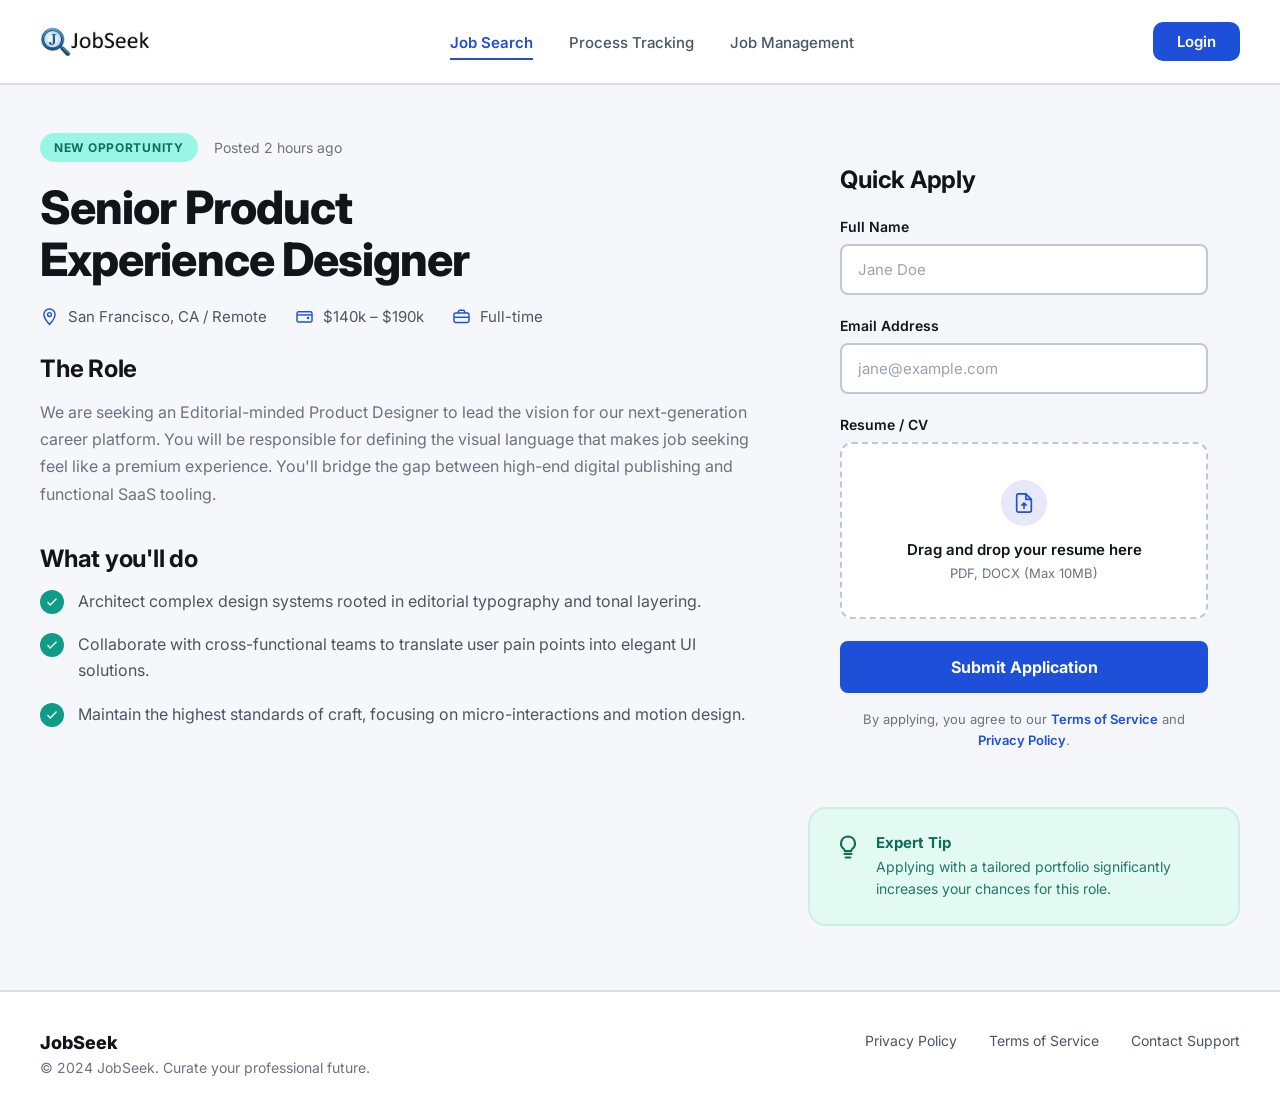
==== JobSeek/job-details.html @ bb60c938 "Task 1: Fix Database Schema for File Uploads & Delete Photo Placeholder" ====
<!DOCTYPE html>
<html lang="en">
<head>
  <meta charset="UTF-8">
  <meta name="viewport" content="width=device-width, initial-scale=1.0">
  <title>Senior Product Experience Designer - JobSeek</title>
  <link rel="icon" type="image/png" href="./picture/favicon.png">
  <link rel="preconnect" href="https://fonts.googleapis.com">
  <link rel="preconnect" href="https://fonts.gstatic.com" crossorigin>
  <link href="https://fonts.googleapis.com/css2?family=Inter:wght@400;500;600;700;800&display=swap" rel="stylesheet">
  <link rel="stylesheet" href="styles.css">
</head>
<body>

  <!-- ========== HEADER ========== -->
  <header class="site-header">
    <div class="header-inner">
      <a href="index.html" class="site-logo"><img src="./picture/logo.png"></a>

      <nav class="site-nav" id="mobileNav">
        <ul>
          <li><a href="index.html" class="nav-link active">Job Search</a></li>
          <li><a href="tracking.html" class="nav-link">Process Tracking</a></li>
          <li><a href="management.html" class="nav-link">Job Management</a></li>
        </ul>
      </nav>

      <div class="header-actions">
        <a href="login.html" class="btn-login">Login</a>
        <button class="hamburger-btn" aria-label="Toggle menu" id="hamburgerBtn">
          <span></span>
          <span></span>
          <span></span>
        </button>
      </div>
    </div>
  </header>

  <!-- ========== MAIN CONTENT ========== -->
  <main class="page-body">
    <div class="content-grid">

      <!-- LEFT COLUMN: Job details -->
      <section class="job-main">

        <div class="badge-row">
          <span class="badge-new">New Opportunity</span>
          <span class="posted-time">Posted 2 hours ago</span>
        </div>

        <h1 class="job-title">Senior Product Experience Designer</h1>

        <div class="job-meta">
          <span class="meta-item">
            <svg class="meta-icon" viewBox="0 0 24 24" fill="none" xmlns="http://www.w3.org/2000/svg">
              <path d="M12 22s7-7.58 7-12.5A7 7 0 0 0 5 9.5C5 14.42 12 22 12 22z" stroke="currentColor" stroke-width="1.8" stroke-linecap="round" stroke-linejoin="round"/>
              <circle cx="12" cy="9.5" r="2.4" stroke="currentColor" stroke-width="1.8"/>
            </svg>
            San Francisco, CA / Remote
          </span>

          <span class="meta-item">
            <svg class="meta-icon" viewBox="0 0 24 24" fill="none" xmlns="http://www.w3.org/2000/svg">
              <rect x="2.5" y="6" width="19" height="13" rx="2" stroke="currentColor" stroke-width="1.8"/>
              <path d="M2.5 10h19" stroke="currentColor" stroke-width="1.8"/>
              <circle cx="16.5" cy="14" r="1.6" fill="currentColor"/>
            </svg>
            $140k – $190k
          </span>

          <span class="meta-item">
            <svg class="meta-icon" viewBox="0 0 24 24" fill="none" xmlns="http://www.w3.org/2000/svg">
              <rect x="2.5" y="7.5" width="19" height="12" rx="2" stroke="currentColor" stroke-width="1.8"/>
              <path d="M8 7.5V6a2 2 0 0 1 2-2h4a2 2 0 0 1 2 2v1.5" stroke="currentColor" stroke-width="1.8"/>
              <path d="M2.5 13h19" stroke="currentColor" stroke-width="1.8"/>
            </svg>
            Full-time
          </span>
        </div>



        <h2 class="section-title">The Role</h2>
        <p class="section-text">
          We are seeking an Editorial-minded Product Designer to lead the vision for our next-generation career platform. You will be responsible for defining the visual language that makes job seeking feel like a premium experience. You'll bridge the gap between high-end digital publishing and functional SaaS tooling.
        </p>

        <h2 class="section-title">What you'll do</h2>
        <ul class="checklist">
          <li class="check-item">
            <span class="check-icon">
              <svg viewBox="0 0 24 24" fill="none" xmlns="http://www.w3.org/2000/svg">
                <path d="M5 13l4 4L19 7" stroke="white" stroke-width="2.4" stroke-linecap="round" stroke-linejoin="round"/>
              </svg>
            </span>
            <span>Architect complex design systems rooted in editorial typography and tonal layering.</span>
          </li>
          <li class="check-item">
            <span class="check-icon">
              <svg viewBox="0 0 24 24" fill="none" xmlns="http://www.w3.org/2000/svg">
                <path d="M5 13l4 4L19 7" stroke="white" stroke-width="2.4" stroke-linecap="round" stroke-linejoin="round"/>
              </svg>
            </span>
            <span>Collaborate with cross-functional teams to translate user pain points into elegant UI solutions.</span>
          </li>
          <li class="check-item">
            <span class="check-icon">
              <svg viewBox="0 0 24 24" fill="none" xmlns="http://www.w3.org/2000/svg">
                <path d="M5 13l4 4L19 7" stroke="white" stroke-width="2.4" stroke-linecap="round" stroke-linejoin="round"/>
              </svg>
            </span>
            <span>Maintain the highest standards of craft, focusing on micro-interactions and motion design.</span>
          </li>
        </ul>

      </section>

      <!-- RIGHT COLUMN: Quick apply sidebar -->
      <aside class="sidebar">

        <div class="quick-apply-card">
          <h2 class="card-title">Quick Apply</h2>

          <form class="apply-form" onsubmit="return false;">
            <div class="form-group">
              <label for="fullName" class="form-label">Full Name</label>
              <input type="text" id="fullName" class="form-input" placeholder="Jane Doe">
            </div>

            <div class="form-group">
              <label for="email" class="form-label">Email Address</label>
              <input type="email" id="email" class="form-input" placeholder="jane@example.com">
            </div>

            <div class="form-group">
              <label class="form-label">Resume / CV</label>
              <label for="resumeUpload" class="upload-box">
                <span class="upload-icon">
                  <svg viewBox="0 0 24 24" fill="none" xmlns="http://www.w3.org/2000/svg">
                    <path d="M14 2H6a2 2 0 0 0-2 2v16a2 2 0 0 0 2 2h12a2 2 0 0 0 2-2V8z" stroke="currentColor" stroke-width="1.8" stroke-linejoin="round"/>
                    <path d="M14 2v6h6" stroke="currentColor" stroke-width="1.8" stroke-linejoin="round"/>
                    <path d="M12 18v-6m0 0l-2.3 2.3M12 12l2.3 2.3" stroke="currentColor" stroke-width="1.8" stroke-linecap="round" stroke-linejoin="round"/>
                  </svg>
                </span>
                <span class="upload-text">Drag and drop your resume here</span>
                <span class="upload-hint">PDF, DOCX (Max 10MB)</span>
                <input type="file" id="resumeUpload" accept=".pdf,.docx" hidden>
              </label>
            </div>

            <button type="submit" class="submit-btn">Submit Application</button>

            <p class="terms-text">
              By applying, you agree to our <a href="terms.html">Terms of Service</a> and <a href="privacy.html">Privacy Policy</a>.
            </p>
          </form>
        </div>

        <div class="expert-tip-box">
          <span class="tip-icon">
            <svg viewBox="0 0 24 24" fill="none" xmlns="http://www.w3.org/2000/svg">
              <path d="M9 18h6M10 21h4M12 3a6 6 0 0 0-3.4 10.9c.4.3.6.7.6 1.1v.5h5.6v-.5c0-.4.2-.8.6-1.1A6 6 0 0 0 12 3z" stroke="currentColor" stroke-width="1.8" stroke-linecap="round" stroke-linejoin="round"/>
            </svg>
          </span>
          <div class="tip-content">
            <p class="tip-title">Expert Tip</p>
            <p class="tip-text">Applying with a tailored portfolio significantly increases your chances for this role.</p>
          </div>
        </div>

      </aside>

    </div>
  </main>

  <!-- ========== FOOTER ========== -->
  <footer class="site-footer">
    <div class="footer-inner">
      <div class="footer-info">
        <p class="footer-brand">JobSeek</p>
        <p class="footer-copy">&copy; 2024 JobSeek. Curate your professional future.</p>
      </div>
      <div class="footer-links">
        <a href="privacy.html">Privacy Policy</a>
        <a href="terms.html">Terms of Service</a>
        <a href="contact.html">Contact Support</a>
      </div>
    </div>
  </footer>

  <script>
    const hamburgerBtn = document.getElementById('hamburgerBtn');
    const mobileNav = document.getElementById('mobileNav');

    if (hamburgerBtn && mobileNav) {
      hamburgerBtn.addEventListener('click', () => {
        hamburgerBtn.classList.toggle('active');
        mobileNav.classList.toggle('open');
      });
    }
  </script>
</body>
</html>
---- JobSeek/styles.css ----
﻿/* ===================================
   RESET & VARIABLES
   =================================== */

* {
  margin: 0;
  padding: 0;
  box-sizing: border-box;
}

:root {
  /* -- Colors -- */
  --blue: #1d4fd8;
  --blue-dark: #173fae;
  --black: #111418;
  --gray-dark: #4b5563;
  --gray: #6b7280;
  --gray-light: #c0c8d4;
  --gray-lighter: #d8dfe8;
  --page-bg: #f6f7fa;
  --card-bg: #f4f6f9;
  --white: #ffffff;
  --teal-bg: #99f6e4;
  --teal-text: #0f6e62;
  --teal: #0f9b88;
  --mint-bg: #e3faf2;
  --mint-text: #0e6b5a;
  --mint-border: #c9f0e2;

  /* -- Border Radius -- */
  --radius-big: 18px;
  --radius-mid: 12px;
  --radius-small: 8px;
}


/* ===================================
   BODY & BASE ELEMENTS
   =================================== */

body {
  font-family: 'Inter', -apple-system, BlinkMacSystemFont, 'Segoe UI', sans-serif;
  color: var(--black);
  background: var(--white);
  -webkit-font-smoothing: antialiased;
  min-height: 100vh;
  display: flex;
  flex-direction: column;
}

a {
  text-decoration: none;
  color: inherit;
}

ul {
  list-style: none;
}

img {
  display: block;
  max-width: 100%;
}


/* ===================================
   HEADER (shared across all pages)
   =================================== */

.site-header {
  background: var(--white);
  border-bottom: 2px solid var(--gray-lighter);
}

.header-inner {
  max-width: 1500px;
  margin: 0 auto;
  display: flex;
  align-items: center;
  justify-content: space-between;
  padding: 22px 40px;
}

.site-logo {
  width: 110px;
  color: var(--blue);
  letter-spacing: -0.02em;
}

.site-nav ul {
  display: flex;
  gap: 36px;
}

.nav-link {
  font-size: 15px;
  font-weight: 500;
  color: var(--gray-dark);
  padding-bottom: 6px;
  border-bottom: 2px solid transparent;
  transition: color 0.15s ease;
}

.nav-link:hover {
  color: var(--blue);
}

.nav-link.active {
  color: var(--blue);
  font-weight: 600;
  border-bottom-color: var(--blue);
}

.btn-login {
  background: var(--blue);
  color: var(--white);
  font-weight: 600;
  font-size: 15px;
  padding: 10px 24px;
  border-radius: 10px;
  transition: background 0.15s ease;
}

.btn-login:hover {
  background: var(--blue-dark);
}

.header-actions {
  display: flex;
  align-items: center;
  gap: 16px;
}

.hamburger-btn {
  display: none;
  flex-direction: column;
  justify-content: space-between;
  width: 24px;
  height: 18px;
  background: transparent;
  border: none;
  cursor: pointer;
  z-index: 1001; /* To stay above overlay */
}

.hamburger-btn span {
  width: 100%;
  height: 2px;
  background-color: var(--black);
  border-radius: 2px;
  transition: all 0.3s ease;
}

/* Hamburger active state (X shape) */
.hamburger-btn.active span:nth-child(1) {
  transform: translateY(8px) rotate(45deg);
}
.hamburger-btn.active span:nth-child(2) {
  opacity: 0;
}
.hamburger-btn.active span:nth-child(3) {
  transform: translateY(-8px) rotate(-45deg);
}


/* ===================================
   FOOTER (shared across all pages)
   =================================== */

.site-footer {
  background: var(--white);
  border-top: 2px solid var(--gray-lighter);
  padding: 40px 0;
}

.footer-inner {
  max-width: 1500px;
  margin: 0 auto;
  padding: 0 40px;
  display: flex;
  align-items: flex-start;
  justify-content: space-between;
  flex-wrap: wrap;
  gap: 16px;
}

.footer-brand {
  font-size: 18px;
  font-weight: 800;
  color: var(--black);
  margin-bottom: 6px;
}

.footer-copy {
  font-size: 14px;
  color: var(--gray);
}

.footer-links {
  display: flex;
  gap: 32px;
  align-items: center;
}

.footer-links a {
  font-size: 14px;
  color: var(--gray-dark);
}

.footer-links a:hover {
  color: var(--blue);
}


/* ===================================
   INDEX PAGE - JOB SEARCH
   =================================== */

.page-body {
  background: var(--page-bg);
  padding: 48px 40px 64px;
  flex: 1;
}

.content-grid {
  max-width: 1500px;
  margin: 0 auto;
  display: grid;
  grid-template-columns: 1.65fr 1fr;
  gap: 56px;
  align-items: start;
}

/* -- Badge Row -- */

.badge-row {
  display: flex;
  align-items: center;
  gap: 16px;
  margin-bottom: 20px;
}

.badge-new {
  background: var(--teal-bg);
  color: var(--teal-text);
  font-size: 12px;
  font-weight: 700;
  letter-spacing: 0.06em;
  text-transform: uppercase;
  padding: 7px 14px;
  border-radius: 999px;
}

.posted-time {
  font-size: 14px;
  color: var(--gray);
}

/* -- Job Title & Meta (index page) -- */

.job-main .job-title {
  font-size: 46px;
  line-height: 1.12;
  font-weight: 800;
  letter-spacing: -0.02em;
  margin-bottom: 22px;
}

.job-main .job-meta {
  display: flex;
  align-items: center;
  gap: 28px;
  flex-wrap: wrap;
  margin-bottom: 28px;
}

.meta-item {
  display: flex;
  align-items: center;
  gap: 9px;
  font-size: 15px;
  color: var(--gray-dark);
}

.meta-icon {
  width: 19px;
  height: 19px;
  color: var(--blue);
  flex-shrink: 0;
}

/* -- Job Image -- */

.job-image {
  width: 100%;
  height: 320px;
  border-radius: var(--radius-big);
  overflow: hidden;
  margin-bottom: 36px;
}

.job-image img {
  width: 100%;
  height: 100%;
  object-fit: cover;
}

/* -- Section Titles & Text -- */

.section-title {
  font-size: 24px;
  font-weight: 700;
  letter-spacing: -0.01em;
  margin-bottom: 16px;
}

.job-main > .section-title:not(:first-of-type) {
  margin-top: 36px;
}

.section-text {
  font-size: 16px;
  line-height: 1.7;
  color: var(--gray);
  max-width: 720px;
}

/* -- Checklist -- */

.checklist {
  display: flex;
  flex-direction: column;
  gap: 18px;
}

.check-item {
  display: flex;
  align-items: flex-start;
  gap: 14px;
  font-size: 16px;
  line-height: 1.6;
  color: var(--gray-dark);
}

.check-icon {
  flex-shrink: 0;
  width: 24px;
  height: 24px;
  border-radius: 50%;
  background: var(--teal);
  display: flex;
  align-items: center;
  justify-content: center;
  margin-top: 1px;
}

.check-icon svg {
  width: 14px;
  height: 14px;
}

/* -- Sidebar -- */

.sidebar {
  display: flex;
  flex-direction: column;
  gap: 24px;
}

.quick-apply-card {
  background: var(--card-bg);
  border-radius: var(--radius-big);
  padding: 32px;
}

.card-title {
  font-size: 24px;
  font-weight: 700;
  letter-spacing: -0.01em;
  margin-bottom: 24px;
}

/* -- Form -- */

.form-group {
  margin-bottom: 22px;
}

.form-label {
  display: block;
  font-size: 14px;
  font-weight: 600;
  color: var(--black);
  margin-bottom: 9px;
}

.form-input {
  width: 100%;
  font-family: inherit;
  font-size: 15px;
  color: var(--black);
  background: var(--white);
  border: 2px solid var(--gray-light);
  border-radius: var(--radius-small);
  padding: 14px 16px;
}

.form-input::placeholder {
  color: #9aa3af;
}

.form-input:focus {
  outline: none;
  border-color: var(--blue);
  box-shadow: 0 0 0 3px rgba(29, 79, 216, 0.12);
}

/* -- Upload Box -- */

.upload-box {
  display: flex;
  flex-direction: column;
  align-items: center;
  text-align: center;
  gap: 6px;
  border: 2.5px dashed var(--gray-light);
  border-radius: var(--radius-mid);
  background: var(--white);
  padding: 36px 20px;
  cursor: pointer;
  transition: border-color 0.15s ease;
}

.upload-box:hover {
  border-color: var(--blue);
}

.upload-icon {
  width: 46px;
  height: 46px;
  border-radius: 50%;
  background: #e7e9fb;
  color: var(--blue);
  display: flex;
  align-items: center;
  justify-content: center;
  margin-bottom: 8px;
}

.upload-icon svg {
  width: 22px;
  height: 22px;
}

.upload-text {
  font-size: 15px;
  font-weight: 600;
  color: var(--black);
}

.upload-hint {
  font-size: 13px;
  color: var(--gray);
}

/* -- Submit Button -- */

.submit-btn {
  width: 100%;
  background: var(--blue);
  color: var(--white);
  font-family: inherit;
  font-size: 16px;
  font-weight: 700;
  border: none;
  border-radius: var(--radius-small);
  padding: 16px;
  cursor: pointer;
  transition: background 0.15s ease;
}

.submit-btn:hover {
  background: var(--blue-dark);
}

/* -- Terms Text -- */

.terms-text {
  margin-top: 16px;
  font-size: 13px;
  line-height: 1.6;
  color: var(--gray);
  text-align: center;
}

.terms-text a {
  color: var(--blue);
  font-weight: 600;
}

.terms-text a:hover {
  text-decoration: underline;
}

/* -- Expert Tip Box -- */

.expert-tip-box {
  display: flex;
  align-items: flex-start;
  gap: 14px;
  background: var(--mint-bg);
  border: 2px solid var(--mint-border);
  border-radius: var(--radius-big);
  padding: 24px;
}

.tip-icon {
  flex-shrink: 0;
  width: 28px;
  height: 28px;
  color: var(--mint-text);
}

.tip-icon svg {
  width: 100%;
  height: 100%;
}

.tip-title {
  font-size: 15px;
  font-weight: 700;
  color: var(--mint-text);
  margin-bottom: 4px;
}

.tip-text {
  font-size: 14px;
  line-height: 1.6;
  color: var(--mint-text);
  opacity: 0.9;
}


/* ===================================
   TRACKING PAGE - PROCESS TRACKING
   =================================== */

.tracking-page {
  background: var(--page-bg);
  flex: 1;
}

.tracking-inner {
  max-width: 1200px;
  margin: 0 auto;
  padding: 32px 24px 64px;
}

/* -- Hero Section -- */

.hero {
  margin-bottom: 36px;
}

.hero h1 {
  font-size: 56px;
  font-weight: 800;
  letter-spacing: -0.025em;
  color: var(--black);
  margin-bottom: 16px;
}

.hero p {
  font-size: 17px;
  line-height: 1.6;
  color: var(--gray);
  max-width: 640px;
}

/* -- Stats Grid (tracking page) -- */

.stats-grid {
  display: grid;
  grid-template-columns: repeat(3, 1fr);
  gap: 24px;
  margin-bottom: 48px;
}

.stats-grid .stat-card {
  background: var(--white);
  border: 2px solid var(--gray-lighter);
  border-radius: var(--radius-big);
  padding: 26px 28px;
  box-shadow: 0 1px 2px rgba(16, 24, 40, 0.04),
              0 1px 3px rgba(16, 24, 40, 0.05);
}

.stat-card--highlight {
  background: var(--teal-bg) !important;
  box-shadow: none !important;
}

.stats-grid .stat-label {
  font-size: 13px;
  font-weight: 700;
  letter-spacing: 0.06em;
  text-transform: uppercase;
  color: var(--gray);
  margin-bottom: 14px;
}

.stat-label--dark {
  color: var(--teal-text) !important;
}

.stats-grid .stat-value {
  font-size: 40px;
  font-weight: 800;
  color: var(--black);
  letter-spacing: -0.02em;
}

.stat-value--blue {
  color: var(--blue);
}

.stat-value--dark {
  color: #0c4a40;
}

/* -- Dashboard Two-Column Grid -- */

.dashboard-grid {
  display: grid;
  grid-template-columns: 1.65fr 1fr;
  gap: 56px;
  align-items: start;
}

.dashboard-grid.full-width {
  grid-template-columns: 1fr;
}

.col-heading {
  font-size: 26px;
  font-weight: 800;
  letter-spacing: -0.01em;
  color: var(--black);
  margin-bottom: 20px;
}

/* -- Tracker Cards -- */

.tracker-col {
  display: flex;
  flex-direction: column;
}

.tracker-card {
  background: var(--white);
  border: 2px solid var(--gray-lighter);
  border-radius: var(--radius-big);
  padding: 28px;
  box-shadow: 0 1px 2px rgba(16, 24, 40, 0.04),
              0 1px 3px rgba(16, 24, 40, 0.05);
  margin-bottom: 24px;
}

.tracker-card-top {
  display: flex;
  align-items: flex-start;
  justify-content: space-between;
  margin-bottom: 18px;
}

.tracker-card-id {
  display: flex;
  align-items: center;
  gap: 16px;
}

.company-icon {
  width: 48px;
  height: 48px;
  border-radius: 12px;
  background: var(--gray-lighter);
  color: var(--gray);
  display: flex;
  align-items: center;
  justify-content: center;
  flex-shrink: 0;
}

.company-icon svg {
  width: 22px;
  height: 22px;
}

.tracker-title {
  font-size: 19px;
  font-weight: 700;
  color: var(--black);
  margin-bottom: 3px;
}

.tracker-company {
  font-size: 15px;
  color: var(--gray);
}

/* -- Pills -- */

.pill {
  font-size: 12px;
  font-weight: 700;
  letter-spacing: 0.03em;
  text-transform: uppercase;
  padding: 7px 14px;
  border-radius: 999px;
  white-space: nowrap;
}

.pill--mint {
  background: var(--teal-bg);
  color: var(--teal-text);
}

.pill--gray {
  background: var(--gray-lighter);
  color: var(--gray-dark);
}

/* -- Tracker Meta -- */

.tracker-meta {
  display: flex;
  align-items: center;
  gap: 8px;
  font-size: 15px;
  color: var(--gray);
  margin-bottom: 26px;
}

.tracker-meta .meta-icon {
  width: 17px;
  height: 17px;
  color: var(--gray);
}

.tracker-meta .dot {
  color: #b8c0cc;
  font-size: 11px;
}

/* -- Stepper -- */

.stepper-labels {
  display: flex;
  justify-content: space-between;
  font-size: 14px;
  font-weight: 600;
  color: var(--gray-light);
  margin-bottom: 10px;
}

.stepper-labels .done {
  color: var(--black);
}

.stepper--teal .stepper-labels .current {
  color: var(--teal);
}

.stepper--blue .stepper-labels .current {
  color: var(--blue);
}

.stepper-track {
  position: relative;
  height: 6px;
  background: var(--gray-lighter);
  border-radius: 999px;
  overflow: hidden;
}

.stepper-fill {
  position: absolute;
  top: 0;
  left: 0;
  height: 100%;
  border-radius: 999px;
}

.stepper--teal .stepper-fill {
  background: var(--teal);
}

.stepper--blue .stepper-fill {
  background: var(--blue);
}

.btn-outline {
  width: 100%;
  margin-top: 16px;
  background: var(--white);
  border: 2px solid var(--gray-light);
  color: var(--blue);
  font-family: inherit;
  font-size: 15px;
  font-weight: 700;
  padding: 14px;
  border-radius: var(--radius-small);
  cursor: pointer;
  transition: background 0.15s ease;
}

.btn-outline:hover {
  background: var(--gray-lighter);
}

.btn-solid-white {
  background: var(--white);
  color: var(--blue);
  font-family: inherit;
  font-size: 14px;
  font-weight: 700;
  border: none;
  padding: 13px 22px;
  border-radius: var(--radius-small);
  cursor: pointer;
}


/* ===================================
   MANAGEMENT PAGE - JOB MANAGEMENT
   =================================== */

.management-page {
  background: #f5f6f8;
  flex: 1;
  font-size: 14px;
}

.management-inner {
  max-width: 980px;
  margin: 0 auto;
  padding: 36px 24px 60px;
}

/* -- Hero Row -- */

.hero-row {
  display: flex;
  align-items: flex-start;
  justify-content: space-between;
  margin-bottom: 32px;
}

.hero-row h1 {
  font-size: 32px;
  font-weight: 700;
  color: #111;
  margin-bottom: 6px;
}

.hero-row p {
  font-size: 14px;
  color: #666;
  max-width: 340px;
  line-height: 1.5;
}

.btn-primary {
  background: var(--blue);
  color: var(--white);
  border: none;
  border-radius: 8px;
  padding: 12px 22px;
  font-size: 14px;
  font-weight: 600;
  cursor: pointer;
  display: flex;
  align-items: center;
  gap: 8px;
  white-space: nowrap;
}

.btn-primary:hover {
  background: var(--blue-dark);
}

/* -- Stat Grid (management page) -- */

.stat-grid {
  display: grid;
  grid-template-columns: repeat(3, 1fr);
  gap: 16px;
  margin-bottom: 32px;
}

.stat-grid .stat-card {
  background: var(--white);
  border-radius: 12px;
  padding: 24px 28px 20px;
  border: 2px solid #d1d5db;
}

.stat-grid .stat-label {
  font-size: 11px;
  font-weight: 700;
  letter-spacing: 0.08em;
  color: #888;
  text-transform: uppercase;
  margin-bottom: 10px;
}

.stat-grid .stat-value {
  font-size: 36px;
  font-weight: 700;
  color: #111;
  display: flex;
  align-items: baseline;
  gap: 10px;
  margin-bottom: 14px;
}

.stat-badge {
  font-size: 13px;
  font-weight: 600;
}

.badge-green {
  color: #16a34a;
}

.badge-teal {
  color: #0d9488;
}

.badge-orange {
  color: #d97706;
}

.stat-bar-bg {
  height: 4px;
  border-radius: 2px;
  background: #d1d5db;
  overflow: hidden;
}

.stat-bar-fill {
  height: 100%;
  border-radius: 2px;
}

.fill-blue {
  background: var(--blue);
  width: 58%;
}

.fill-teal {
  background: #14b8a6;
  width: 72%;
}

.fill-red {
  background: #ef4444;
  width: 45%;
}

/* -- Section Card / Active Postings -- */

.section-card {
  background: var(--white);
  border-radius: 12px;
  border: 2px solid #d1d5db;
  padding: 24px 28px;
  margin-bottom: 24px;
}

.section-header {
  display: flex;
  align-items: center;
  justify-content: space-between;
  margin-bottom: 20px;
}

.section-header h2 {
  font-size: 18px;
  font-weight: 700;
  color: #111;
}

.search-input {
  display: flex;
  align-items: center;
  gap: 8px;
  background: #f5f6f8;
  border: 2px solid #cbd1d9;
  border-radius: 8px;
  padding: 8px 14px;
  width: 220px;
  color: #999;
  font-size: 13px;
}

.search-input svg {
  flex-shrink: 0;
}

/* -- Table -- */

.table-wrapper {
  overflow-x: auto;
  -webkit-overflow-scrolling: touch;
}

.table-head {
  display: grid;
  grid-template-columns: 2.4fr 1.2fr 1.1fr 1fr 0.7fr;
  min-width: 800px;
  padding: 0 0 8px;
  border-bottom: 2px solid #d1d5db;
  margin-bottom: 4px;
}

.table-head span {
  font-size: 11px;
  font-weight: 700;
  letter-spacing: 0.06em;
  color: #aaa;
  text-transform: uppercase;
}

.table-head span:last-child {
  text-align: right;
}

.job-row {
  display: grid;
  grid-template-columns: 2.4fr 1.2fr 1.1fr 1fr 0.7fr;
  min-width: 800px;
  align-items: center;
  padding: 18px 0;
  border-bottom: 2px solid #e2e8f0;
}

/* -- Job Info (management table rows) -- */

.job-row .job-title {
  font-size: 15px;
  font-weight: 600;
  color: #111;
  margin-bottom: 4px;
}

.job-row .job-meta {
  display: flex;
  align-items: center;
  gap: 6px;
  font-size: 12px;
  color: #888;
}

.job-row .job-meta svg {
  color: #aaa;
}

/* -- Metrics -- */

.metrics-cell {
  display: flex;
  flex-direction: column;
  gap: 2px;
}

.metric-num {
  font-size: 14px;
  font-weight: 600;
  color: #111;
}

.metric-lbl {
  font-size: 10px;
  font-weight: 600;
  letter-spacing: 0.06em;
  text-transform: uppercase;
  color: #aaa;
}

.metric-pair {
  display: flex;
  gap: 22px;
}

/* -- Avatar Stack -- */

.avatar-stack {
  display: flex;
  align-items: center;
}

.avatar-stack .avatar {
  width: 28px;
  height: 28px;
  border-radius: 50%;
  border: 2px solid var(--white);
  margin-left: -6px;
  display: flex;
  align-items: center;
  justify-content: center;
  font-size: 11px;
  font-weight: 700;
  color: var(--white);
  background: #9ca3af;
}

.avatar-stack .avatar:first-child {
  margin-left: 0;
}

.avatar-more {
  background: #d1d5db !important;
  color: #555 !important;
  font-size: 10px;
  font-weight: 700;
}

.av1 { background: #f97316; }
.av2 { background: #8b5cf6; }
.av3 { background: #06b6d4; }
.av4 { background: #ec4899; }
.av5 { background: #14b8a6; }

/* -- Status Badges -- */

.status-badge {
  display: inline-block;
  padding: 4px 12px;
  border-radius: 6px;
  font-size: 11px;
  font-weight: 700;
  letter-spacing: 0.05em;
  text-transform: uppercase;
}

.s-active {
  background: #d1fae5;
  color: #065f46;
}

.s-draft {
  background: #f3f4f6;
  color: #6b7280;
  border: 2px solid #d4d4d4;
}

.s-closing-soon {
  background: #fef3c7;
  color: #92400e;
}

/* -- Action Links -- */

.action-link {
  display: block;
  text-align: right;
  font-size: 13px;
  font-weight: 600;
  color: var(--blue);
  cursor: pointer;
  text-decoration: none;
}

.action-link:hover {
  text-decoration: underline;
}

/* -- View Archive -- */

.view-archive {
  text-align: center;
  padding: 16px 0 4px;
}

.view-archive a {
  font-size: 13px;
  font-weight: 600;
  color: var(--blue);
  text-decoration: none;
  display: inline-flex;
  align-items: center;
  gap: 6px;
}

.view-archive a:hover {
  text-decoration: underline;
}

/* ===================================
   RESPONSIVE - TABLET & MOBILE
   =================================== */

@media (max-width: 1040px) {

  /* -- Header -- */
  .header-inner {
    padding: 18px 24px;
  }



  /* -- Index Page (now job-details) -- */
  .content-grid {
    grid-template-columns: 1fr;
    gap: 40px;
  }

  .job-main .job-title {
    font-size: 34px;
  }

  .page-body {
    padding: 32px 24px 48px;
  }

  /* -- Tracking Page -- */
  .dashboard-grid {
    grid-template-columns: 1fr;
    gap: 40px;
  }

  .stats-grid {
    grid-template-columns: 1fr;
  }

  .hero h1 {
    font-size: 40px;
  }

  .tracking-inner {
    padding: 24px 24px 48px;
  }

  /* -- Management Page -- */
  .stat-grid {
    grid-template-columns: 1fr;
  }

/* -- Footer -- */
  .footer-inner {
    flex-direction: column;
  }
}

@media (max-width: 740px) {
  .hamburger-btn {
    display: flex;
  }
  
  .site-nav {
    position: fixed;
    top: 0;
    right: -100%;
    width: 250px;
    height: 100vh;
    background-color: var(--white);
    flex-direction: column;
    padding: 80px 24px 24px;
    box-shadow: -2px 0 10px rgba(0,0,0,0.1);
    transition: right 0.3s ease;
    z-index: 1000;
  }

  .site-nav.open {
    right: 0;
  }

  .site-nav ul {
    flex-direction: column;
    gap: 24px;
  }

  /* -- Search Page -- (moved to end-of-file media query to avoid being overridden) */

  /* -- Filter Dropdown Button on Mobile -- */
  .filter-header {
    background: var(--blue-dark);
    color: var(--white);
    padding: 14px 24px;
    border-radius: 8px;
    margin-bottom: 0;
  }

  .filter-header.open {
    border-bottom-left-radius: 0;
    border-bottom-right-radius: 0;
  }

  .filter-header h2 {
    color: var(--white);
  }

  .filter-title-wrap svg {
    stroke: var(--white);
  }

  .filter-toggle-icon {
    display: block;
    stroke: var(--white);
  }

  .filter-header.open .filter-toggle-icon {
    transform: rotate(180deg);
  }

  .filter-content {
    display: none;
    background: var(--white);
    padding: 24px;
    border: 2px solid var(--gray-lighter);
    border-top: none;
    border-bottom-left-radius: 8px;
    border-bottom-right-radius: 8px;
    margin-bottom: 24px;
  }

  .filter-content.open {
    display: block;
  }

}

@media (max-width: 600px) {

  /* -- Search Page -- */
  .hero-title {
    font-size: 32px;
  }
  
  .hero-search-bar {
    flex-direction: column;
    padding: 16px;
    gap: 16px;
  }
  
  .search-input-wrapper {
    width: 100%;
    padding: 0;
  }
  
  .search-divider {
    width: 100%;
    height: 1px;
    margin: 0;
  }
  
  .hero-search-btn {
    width: 100%;
  }
  
  .job-card {
    flex-direction: column;
    align-items: flex-start;
    gap: 16px;
  }

  .job-card-main {
    flex-direction: column;
    gap: 12px;
  }

  .job-card-actions {
    width: 100%;
    flex-direction: row;
  }
  
  .btn-apply {
    flex: 1;
  }

  /* -- Job Details Page -- */
  .job-main .job-title {
    font-size: 28px;
  }

  .job-main .job-meta {
    gap: 16px;
  }

  /* -- Tracking Page -- */
  .hero h1 {
    font-size: 32px;
  }

  /* -- Management Page -- */
  .hero-row {
    flex-direction: column;
    gap: 16px;
  }

  .hero-row h1 {
    font-size: 26px;
  }
}

/* ===================================
   SEARCH PAGE (index.html)
   =================================== */

.search-page {
  background: #fdfdfd;
  flex: 1;
}

.search-hero {
  background: var(--page-bg);
  padding: 60px 24px;
  text-align: center;
}

.search-hero-inner {
  max-width: 900px;
  margin: 0 auto;
}

.hero-title {
  font-size: 42px;
  font-weight: 800;
  letter-spacing: -0.02em;
  color: var(--black);
  margin-bottom: 32px;
}

.text-blue {
  color: var(--blue);
}

.hero-search-bar {
  display: flex;
  align-items: center;
  background: var(--white);
  border-radius: 12px;
  padding: 10px;
  box-shadow: 0 8px 32px rgba(0,0,0,0.06);
  gap: 12px;
}

.search-input-wrapper {
  display: flex;
  align-items: center;
  flex: 1;
  background: #f4f5f8;
  border-radius: 8px;
  padding: 14px 16px;
  gap: 12px;
}

.search-icon {
  color: var(--gray);
}

.hero-input {
  width: 100%;
  border: none;
  font-size: 15px;
  font-family: inherit;
  color: var(--black);
  outline: none;
  background: transparent;
}

.hero-input::placeholder {
  color: #9ca3af;
}

.search-divider {
  display: none;
}

.hero-search-btn {
  background: var(--blue-dark);
  color: var(--white);
  border: none;
  border-radius: 8px;
  padding: 14px 32px;
  font-weight: 600;
  font-size: 15px;
  cursor: pointer;
  transition: background 0.15s ease;
}

.hero-search-btn:hover {
  background: var(--blue-dark);
}

.search-container {
  max-width: 1200px;
  margin: 0 auto;
  padding: 48px 24px;
  display: grid;
  grid-template-columns: 240px 1fr;
  gap: 48px;
  align-items: start;
}

/* -- Filter Sidebar -- */

.filter-header {
  display: flex;
  justify-content: space-between;
  align-items: center;
  margin-bottom: 24px;
  color: var(--black);
  cursor: pointer;
}

.filter-title-wrap {
  display: flex;
  align-items: center;
  gap: 8px;
}

.filter-header h2 {
  font-size: 16px;
  font-weight: 700;
}

.filter-toggle-icon {
  display: none;
  transition: transform 0.2s ease;
}

.filter-group {
  margin-bottom: 32px;
  padding-bottom: 24px;
  border-bottom: 2px solid var(--gray-lighter);
}

.filter-group:last-child {
  border-bottom: none;
  margin-bottom: 0;
  padding-bottom: 0;
}

.filter-title {
  font-size: 12px;
  font-weight: 700;
  letter-spacing: 0.05em;
  color: var(--gray);
  margin-bottom: 16px;
}

/* Custom Checkbox/Radio */
.checkbox-label, .radio-label {
  display: flex;
  align-items: center;
  gap: 12px;
  margin-bottom: 12px;
  font-size: 14px;
  color: var(--black);
  cursor: pointer;
}

.checkbox-label input, .radio-label input {
  display: none;
}

.custom-checkbox, .custom-radio {
  width: 18px;
  height: 18px;
  border: 2px solid var(--gray-light);
  background: var(--white);
  display: flex;
  align-items: center;
  justify-content: center;
  transition: all 0.2s;
}

.custom-checkbox {
  border-radius: 4px;
}

.custom-radio {
  border-radius: 50%;
}

.checkbox-label input:checked + .custom-checkbox,
.radio-label input:checked + .custom-radio {
  background: var(--blue);
  border-color: var(--blue);
}

.checkbox-label input:checked + .custom-checkbox::after {
  content: '';
  width: 4px;
  height: 8px;
  border: solid var(--white);
  border-width: 0 2px 2px 0;
  transform: rotate(45deg);
  margin-bottom: 2px;
}

.radio-label input:checked + .custom-radio::after {
  content: '';
  width: 8px;
  height: 8px;
  background: var(--white);
  border-radius: 50%;
}

/* Salary Slider */
.salary-slider {
  margin-top: 24px;
}
.slider-track {
  height: 4px;
  background: var(--gray-lighter);
  border-radius: 2px;
  position: relative;
  margin-bottom: 12px;
}
.slider-fill {
  position: absolute;
  left: 0;
  right: 0;
  height: 100%;
  background: var(--blue);
  border-radius: 2px;
}
.slider-thumb {
  position: absolute;
  width: 16px;
  height: 16px;
  background: var(--white);
  border: 2px solid var(--blue);
  border-radius: 50%;
  top: 50%;
  transform: translate(-50%, -50%);
  cursor: pointer;
}
.salary-labels {
  display: flex;
  justify-content: space-between;
  font-size: 13px;
  font-weight: 600;
  color: var(--gray-dark);
}

/* -- Results Column -- */

.results-header {
  display: flex;
  justify-content: space-between;
  align-items: center;
  margin-bottom: 24px;
}

.results-header h2 {
  font-size: 18px;
  font-weight: 500;
  color: var(--gray-dark);
}

.results-header h2 strong {
  color: var(--black);
  font-weight: 800;
}

.sort-dropdown {
  display: flex;
  align-items: center;
  gap: 6px;
  font-size: 13px;
  font-weight: 600;
  color: var(--blue);
  cursor: pointer;
}

.job-list {
  display: flex;
  flex-direction: column;
  gap: 16px;
}

.job-card {
  background: var(--white);
  border: 2px solid var(--gray-lighter);
  border-radius: var(--radius-big);
  padding: 24px;
  display: flex;
  justify-content: space-between;
  align-items: center;
  box-shadow: 0 1px 3px rgba(0,0,0,0.02);
  transition: box-shadow 0.2s, border-color 0.2s;
}

.job-card:hover {
  box-shadow: 0 4px 12px rgba(0,0,0,0.05);
  border-color: var(--gray-light);
}

.job-card-main {
  display: flex;
  gap: 20px;
  flex: 1;
}

.job-icon {
  width: 48px;
  height: 48px;
  border-radius: 12px;
  display: flex;
  align-items: center;
  justify-content: center;
  flex-shrink: 0;
}

.icon-blue { background: #eff6ff; color: #3b82f6; }
.icon-green { background: #ecfdf5; color: #10b981; }
.icon-orange { background: #fff7ed; color: #f97316; }

.job-info {
  flex: 1;
}

.job-title-row {
  display: flex;
  align-items: center;
  gap: 12px;
  margin-bottom: 4px;
}

.job-title-row h3 {
  font-size: 18px;
  font-weight: 700;
  color: var(--black);
}

.job-company {
  font-size: 13px;
  color: var(--gray-dark);
  margin-bottom: 12px;
}

.job-desc {
  font-size: 14px;
  color: var(--gray);
  line-height: 1.5;
  margin-bottom: 16px;
  max-width: 600px;
}

.job-tags {
  display: flex;
  align-items: center;
  gap: 16px;
  flex-wrap: wrap;
}

.tag {
  display: flex;
  align-items: center;
  gap: 6px;
  font-size: 13px;
  color: var(--gray-dark);
  font-weight: 500;
}

.tag svg {
  color: var(--blue);
}

.job-card-actions {
  display: flex;
  flex-direction: column;
  gap: 12px;
  align-items: stretch;
  min-width: 120px;
}

.btn-apply {
  background: var(--blue);
  color: var(--white);
  font-weight: 600;
  font-size: 14px;
  text-align: center;
  padding: 10px 16px;
  border-radius: var(--radius-small);
  transition: background 0.15s ease;
}

.btn-apply:hover {
  background: var(--blue-dark);
}

.btn-bookmark {
  background: var(--white);
  color: var(--gray-dark);
  border: 2px solid var(--gray-light);
  border-radius: var(--radius-small);
  padding: 10px 16px;
  cursor: pointer;
  display: flex;
  align-items: center;
  justify-content: center;
  transition: all 0.15s ease;
}

.btn-bookmark:hover {
  background: var(--gray-lighter);
  color: var(--black);
}

/* Pagination */
.pagination {
  display: flex;
  justify-content: center;
  align-items: center;
  gap: 8px;
  margin-top: 40px;
}

.page-btn {
  width: 32px;
  height: 32px;
  display: flex;
  align-items: center;
  justify-content: center;
  border-radius: 6px;
  border: none;
  background: transparent;
  color: var(--gray-dark);
  font-size: 14px;
  font-weight: 600;
  cursor: pointer;
}

.page-btn:hover {
  background: var(--gray-lighter);
}

.page-btn.active {
  background: var(--blue);
  color: var(--white);
}

.page-dots {
  color: var(--gray);
}

/* ===================================
   SEARCH PAGE RESPONSIVE OVERRIDES
   (placed after base styles so they
    are not overridden by later rules)
   =================================== */

@media (max-width: 740px) {
  .search-container {
    grid-template-columns: 1fr;
    gap: 32px;
  }
}
\n
/* ===================================
   LOGIN PAGE
   =================================== */

.login-page {
  background: var(--page-bg);
  min-height: 100vh;
  display: flex;
  flex-direction: column;
}

.login-header {
  background: transparent;
  border-bottom: none;
}

.login-header .header-inner {
  justify-content: space-between;
}

.header-text {
  font-size: 14px;
  color: var(--gray-dark);
  font-weight: 500;
}

.btn-outline-sm {
  padding: 8px 16px;
  font-size: 14px;
  border-radius: var(--radius-small);
  border: 2px solid #d1d5db;
  background: transparent;
  color: var(--blue);
  font-weight: 600;
  text-decoration: none;
}

.btn-outline-sm:hover {
  background: var(--white);
  border-color: var(--blue);
}

.login-main {
  background-color: #F6F7FA;
  flex: 1;
  display: flex;
  align-items: center;
  justify-content: center;
  padding: 40px 24px;
}

.login-inner {
  max-width: 1000px;
  width: 100%;
  display: grid;
  grid-template-columns: 1fr 1fr;
  gap: 80px;
  align-items: center;
}

.login-text-content {
  max-width: 440px;
}

.login-badge {
  display: inline-block;
  margin-bottom: 24px;
  font-size: 11px;
}

.login-title {
  font-size: 56px;
  font-weight: 800;
  line-height: 1.1;
  letter-spacing: -0.03em;
  color: var(--black);
  margin-bottom: 24px;
}

.login-desc {
  font-size: 16px;
  line-height: 1.6;
  color: var(--gray-dark);
}

.login-form-wrapper {
  max-width: 460px;
  width: 100%;
  margin: 0 auto;
}

.login-card {
  background: var(--white);
  border-radius: 24px;
  padding: 48px;
  box-shadow: 0 20px 40px rgba(0,0,0,0.04);
  margin-bottom: 24px;
}

.login-card h2 {
  font-size: 28px;
  font-weight: 800;
  color: var(--black);
  margin-bottom: 12px;
  letter-spacing: -0.01em;
}

.login-subtitle {
  font-size: 15px;
  color: var(--gray-dark);
  margin-bottom: 32px;
  line-height: 1.5;
}

.login-form .form-group {
  margin-bottom: 20px;
}

.login-form .form-label {
  font-size: 13px;
  margin-bottom: 8px;
  color: var(--gray-dark);
}

.label-row {
  display: flex;
  justify-content: space-between;
  align-items: center;
  margin-bottom: 8px;
}

.label-row .form-label {
  margin-bottom: 0;
}

.forgot-link {
  font-size: 13px;
  color: var(--blue);
  font-weight: 600;
}

.forgot-link:hover {
  text-decoration: underline;
}

.input-with-icon {
  position: relative;
  display: flex;
  align-items: center;
}

.input-with-icon svg {
  position: absolute;
  left: 16px;
  color: #9ca3af;
}

.input-with-icon .form-input {
  padding-left: 44px;
  background: #f4f5f8;
  border: none;
  border-radius: var(--radius-small);
  padding-top: 14px;
  padding-bottom: 14px;
  width: 100%;
  font-size: 15px;
  font-family: inherit;
  color: var(--black);
}

.input-with-icon .form-input:focus {
  background: var(--white);
  border: 2px solid var(--blue);
  padding-left: 42px;
  padding-top: 12px;
  padding-bottom: 12px;
  outline: none;
}

.login-form .submit-btn {
  width: 100%;
  background: var(--blue);
  color: var(--white);
  border: none;
  border-radius: var(--radius-small);
  padding: 16px;
  font-size: 15px;
  font-weight: 700;
  cursor: pointer;
  margin-top: 12px;
  transition: background 0.2s;
}

.login-form .submit-btn:hover {
  background: var(--blue-dark);
}

.divider {
  display: flex;
  align-items: center;
  text-align: center;
  margin: 32px 0;
}

.divider::before, .divider::after {
  content: '';
  flex: 1;
  border-bottom: 2px solid #cbd1d9;
}

.divider span {
  padding: 0 16px;
  font-size: 11px;
  font-weight: 700;
  color: var(--gray);
  letter-spacing: 0.05em;
}

.social-login {
  display: flex;
  gap: 16px;
}

.btn-social {
  flex: 1;
  display: flex;
  align-items: center;
  justify-content: center;
  gap: 10px;
  padding: 14px;
  background: var(--white);
  border: 2px solid #cbd1d9;
  border-radius: var(--radius-small);
  font-size: 14px;
  font-weight: 600;
  color: var(--black);
  cursor: pointer;
  transition: background 0.2s;
}

.btn-social:hover {
  background: #f9fafb;
}

.login-terms {
  text-align: center;
  font-size: 12px;
  color: var(--gray);
  line-height: 1.6;
}

.login-terms a {
  color: var(--blue);
  font-weight: 500;
}

.login-terms a:hover {
  text-decoration: underline;
}

.login-footer-inner {
  border-top: none;
}

@media (max-width: 1040px) {
  .login-inner {
    grid-template-columns: 1fr;
    gap: 48px;
    text-align: center;
  }
  .login-text-content {
    max-width: 600px;
    margin: 0 auto;
  }
}

\n
.form-options {
  display: flex;
  flex-direction: row;
  justify-content: space-between;
  align-items: center;
  margin-bottom: 20px;
  gap: 12px;
}

.form-options .checkbox-label {
  margin-bottom: 0;
  flex-shrink: 0;
}

.form-options .forgot-link {
  margin-left: auto;
}

.register-link {
  text-align: center;
  font-size: 14px;
  color: var(--black);
  margin-top: 20px;
}

.register-link a {
  color: var(--blue);
  font-weight: 700;
}

.register-link a:hover {
  text-decoration: underline;
}

/* ===================================
   ACCESSIBILITY & GUIDELINES FIXES
   =================================== */

/* Focus States */
button:focus-visible, 
a:focus-visible, 
.btn-login:focus-visible, 
.nav-link:focus-visible,
input[type="checkbox"]:focus-visible + .custom-checkbox,
input[type="radio"]:focus-visible + .custom-radio {
  outline: 2px solid var(--blue);
  outline-offset: 2px;
}

/* Tabular Nums for Metrics */
.metric-num, 
.stat-value, 
.tracker-meta, 
.badge-new, 
.pill {
  font-variant-numeric: tabular-nums;
}

/* Text Wrapping for Hierarchy */
.hero-title, 
.login-title, 
.job-title, 
.hero h1, 
.col-heading {
  text-wrap: balance;
}

/* Management Search Input fix */
.search-input {
  background: #f5f6f8;
  border: 2px solid #cbd1d9;
  border-radius: 8px;
  padding: 8px 14px;
  display: flex;
  align-items: center;
  gap: 8px;
  width: 220px;
}
.search-input:focus-within {
  border-color: var(--blue);
  box-shadow: 0 0 0 3px rgba(29, 79, 216, 0.12);
}
.management-search {
  background: transparent;
  border: none;
  outline: none;
  width: 100%;
  font-size: 13px;
  color: var(--black);
}
.management-search::placeholder {
  color: #999;
}

/* Subtle Hover interaction for Job Cards */
.job-card {
  transition: transform 0.2s ease, box-shadow 0.2s ease;
}
.job-card:hover {
  transform: translateY(-2px);
  box-shadow: 0 4px 12px rgba(0,0,0,0.05);
}
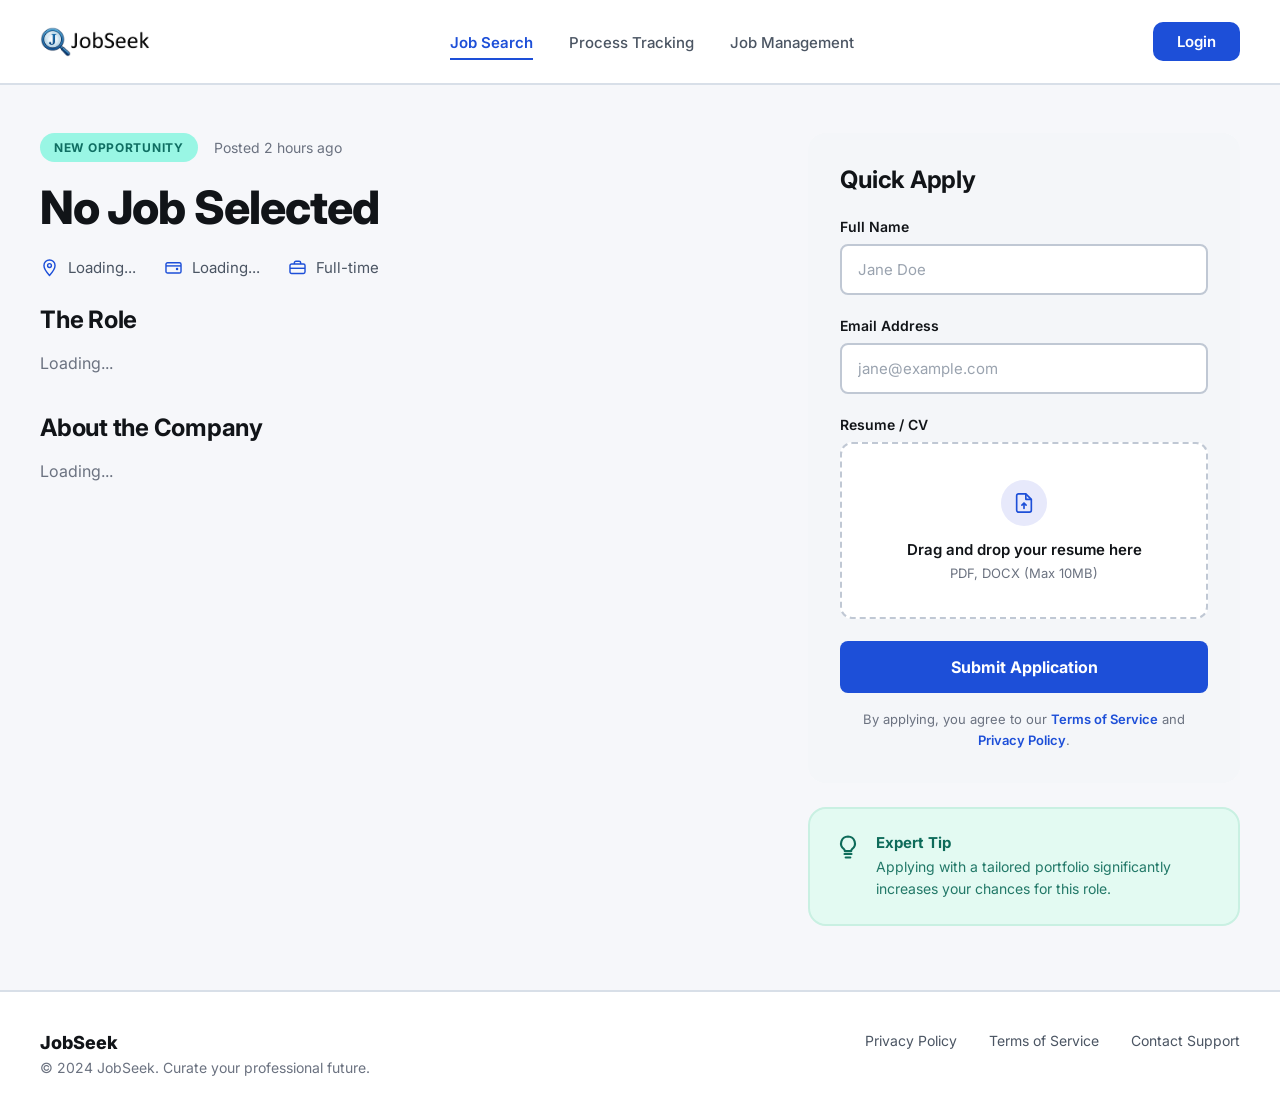
==== commit c6e992a8: "Task 3: Dynamic index.html & job-details.html" ====
--- a/JobSeek/job-details.html
+++ b/JobSeek/job-details.html
@@ -3,7 +3,7 @@
 <head>
   <meta charset="UTF-8">
   <meta name="viewport" content="width=device-width, initial-scale=1.0">
-  <title>Senior Product Experience Designer - JobSeek</title>
+  <title id="pageTitle">Job Details - JobSeek</title>
   <link rel="icon" type="image/png" href="./picture/favicon.png">
   <link rel="preconnect" href="https://fonts.googleapis.com">
   <link rel="preconnect" href="https://fonts.gstatic.com" crossorigin>
@@ -48,7 +48,8 @@
           <span class="posted-time">Posted 2 hours ago</span>
         </div>
 
-        <h1 class="job-title">Senior Product Experience Designer</h1>
+        <h1 class="job-title" id="jobTitle">Loading...</h1>
+        <p class="job-company" id="companyName" style="font-size: 1.1rem; color: var(--text-secondary); margin-bottom: 1.5rem;"></p>
 
         <div class="job-meta">
           <span class="meta-item">
@@ -56,7 +57,7 @@
               <path d="M12 22s7-7.58 7-12.5A7 7 0 0 0 5 9.5C5 14.42 12 22 12 22z" stroke="currentColor" stroke-width="1.8" stroke-linecap="round" stroke-linejoin="round"/>
               <circle cx="12" cy="9.5" r="2.4" stroke="currentColor" stroke-width="1.8"/>
             </svg>
-            San Francisco, CA / Remote
+            <span id="jobLocation">Loading...</span>
           </span>
 
           <span class="meta-item">
@@ -65,7 +66,7 @@
               <path d="M2.5 10h19" stroke="currentColor" stroke-width="1.8"/>
               <circle cx="16.5" cy="14" r="1.6" fill="currentColor"/>
             </svg>
-            $140k – $190k
+            <span id="jobSalary">Loading...</span>
           </span>
 
           <span class="meta-item">
@@ -74,44 +75,19 @@
               <path d="M8 7.5V6a2 2 0 0 1 2-2h4a2 2 0 0 1 2 2v1.5" stroke="currentColor" stroke-width="1.8"/>
               <path d="M2.5 13h19" stroke="currentColor" stroke-width="1.8"/>
             </svg>
-            Full-time
-          </span>
-        </div>
-
-
+            <span id="jobType">Full-time</span>
+          </span>
+        </div>
 
         <h2 class="section-title">The Role</h2>
-        <p class="section-text">
-          We are seeking an Editorial-minded Product Designer to lead the vision for our next-generation career platform. You will be responsible for defining the visual language that makes job seeking feel like a premium experience. You'll bridge the gap between high-end digital publishing and functional SaaS tooling.
-        </p>
-
-        <h2 class="section-title">What you'll do</h2>
-        <ul class="checklist">
-          <li class="check-item">
-            <span class="check-icon">
-              <svg viewBox="0 0 24 24" fill="none" xmlns="http://www.w3.org/2000/svg">
-                <path d="M5 13l4 4L19 7" stroke="white" stroke-width="2.4" stroke-linecap="round" stroke-linejoin="round"/>
-              </svg>
-            </span>
-            <span>Architect complex design systems rooted in editorial typography and tonal layering.</span>
-          </li>
-          <li class="check-item">
-            <span class="check-icon">
-              <svg viewBox="0 0 24 24" fill="none" xmlns="http://www.w3.org/2000/svg">
-                <path d="M5 13l4 4L19 7" stroke="white" stroke-width="2.4" stroke-linecap="round" stroke-linejoin="round"/>
-              </svg>
-            </span>
-            <span>Collaborate with cross-functional teams to translate user pain points into elegant UI solutions.</span>
-          </li>
-          <li class="check-item">
-            <span class="check-icon">
-              <svg viewBox="0 0 24 24" fill="none" xmlns="http://www.w3.org/2000/svg">
-                <path d="M5 13l4 4L19 7" stroke="white" stroke-width="2.4" stroke-linecap="round" stroke-linejoin="round"/>
-              </svg>
-            </span>
-            <span>Maintain the highest standards of craft, focusing on micro-interactions and motion design.</span>
-          </li>
-        </ul>
+        <div class="section-text" id="jobDescription">
+          Loading...
+        </div>
+
+        <h2 class="section-title">About the Company</h2>
+        <div class="section-text" id="companyDetails">
+          Loading...
+        </div>
 
       </section>
 
@@ -122,6 +98,7 @@
           <h2 class="card-title">Quick Apply</h2>
 
           <form class="apply-form" onsubmit="return false;">
+            <input type="hidden" id="job-id" name="job_id">
             <div class="form-group">
               <label for="fullName" class="form-label">Full Name</label>
               <input type="text" id="fullName" class="form-input" placeholder="Jane Doe">
@@ -198,6 +175,46 @@
         mobileNav.classList.toggle('open');
       });
     }
+
+    document.addEventListener('DOMContentLoaded', () => {
+      const urlParams = new URLSearchParams(window.location.search);
+      const jobId = urlParams.get('id');
+
+      if (jobId) {
+        const jobIdInput = document.getElementById('job-id');
+        if (jobIdInput) jobIdInput.value = jobId;
+        
+        fetch(`api/get_job.php?id=${jobId}`)
+          .then(res => res.json())
+          .then(data => {
+            if (data.success && data.data) {
+              const job = data.data;
+              document.getElementById('pageTitle').textContent = `${job.title} - JobSeek`;
+              document.getElementById('jobTitle').textContent = job.title;
+              document.getElementById('companyName').textContent = job.company_name;
+              document.getElementById('jobLocation').textContent = job.location;
+              document.getElementById('jobSalary').textContent = job.salary || 'Competitive';
+              document.getElementById('jobDescription').textContent = job.description;
+              
+              if (job.company_details) {
+                document.getElementById('companyDetails').textContent = job.company_details;
+              } else {
+                document.getElementById('companyDetails').style.display = 'none';
+                document.getElementById('companyDetails').previousElementSibling.style.display = 'none';
+              }
+            } else {
+              document.getElementById('jobTitle').textContent = 'Job Not Found';
+              document.getElementById('jobDescription').textContent = data.message || 'The requested job does not exist.';
+            }
+          })
+          .catch(err => {
+            console.error('Error fetching job details:', err);
+            document.getElementById('jobTitle').textContent = 'Error Loading Job';
+          });
+      } else {
+        document.getElementById('jobTitle').textContent = 'No Job Selected';
+      }
+    });
   </script>
 </body>
 </html>
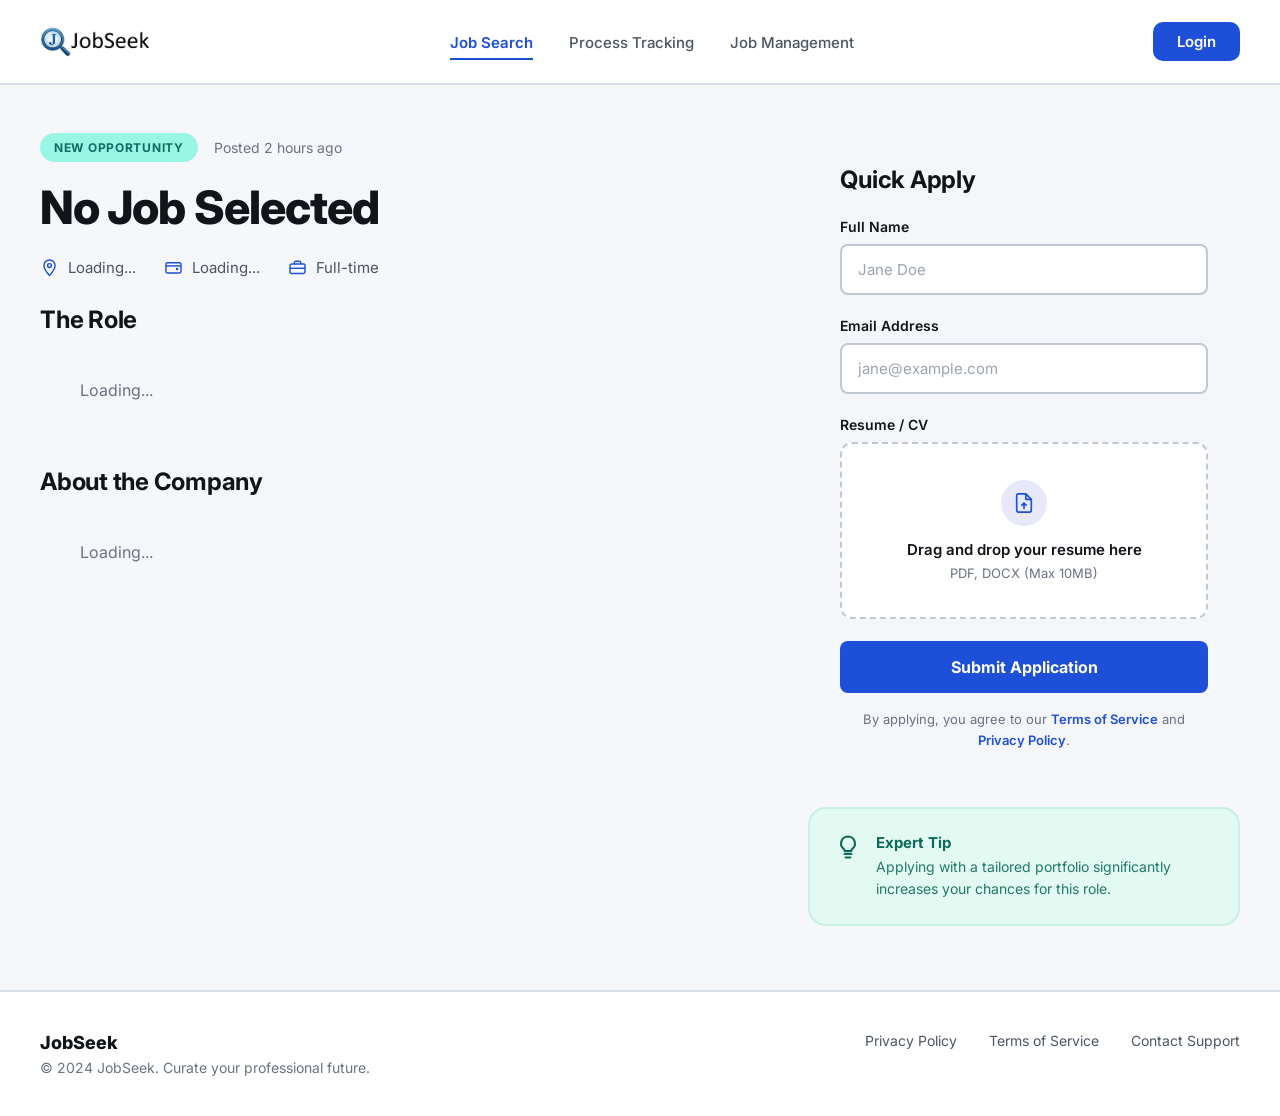
==== commit 4d885c18: "Fix: Address review feedback for Task 3" ====
--- a/JobSeek/job-details.html
+++ b/JobSeek/job-details.html
@@ -49,7 +49,7 @@
         </div>
 
         <h1 class="job-title" id="jobTitle">Loading...</h1>
-        <p class="job-company" id="companyName" style="font-size: 1.1rem; color: var(--text-secondary); margin-bottom: 1.5rem;"></p>
+        <p class="job-company job-company-details" id="companyName"></p>
 
         <div class="job-meta">
           <span class="meta-item">
--- a/JobSeek/styles.css
+++ b/JobSeek/styles.css
@@ -1,4 +1,4 @@
-﻿/* ===================================
+/* ===================================
    RESET & VARIABLES
    =================================== */
 
@@ -2173,72 +2173,13 @@
   text-decoration: underline;
 }
 
-/* ===================================
-   ACCESSIBILITY & GUIDELINES FIXES
-   =================================== */
-
-/* Focus States */
-button:focus-visible, 
-a:focus-visible, 
-.btn-login:focus-visible, 
-.nav-link:focus-visible,
-input[type="checkbox"]:focus-visible + .custom-checkbox,
-input[type="radio"]:focus-visible + .custom-radio {
-  outline: 2px solid var(--blue);
-  outline-offset: 2px;
-}
-
-/* Tabular Nums for Metrics */
-.metric-num, 
-.stat-value, 
-.tracker-meta, 
-.badge-new, 
-.pill {
-  font-variant-numeric: tabular-nums;
-}
-
-/* Text Wrapping for Hierarchy */
-.hero-title, 
-.login-title, 
-.job-title, 
-.hero h1, 
-.col-heading {
-  text-wrap: balance;
-}
-
-/* Management Search Input fix */
-.search-input {
-  background: #f5f6f8;
-  border: 2px solid #cbd1d9;
-  border-radius: 8px;
-  padding: 8px 14px;
-  display: flex;
-  align-items: center;
-  gap: 8px;
-  width: 220px;
-}
-.search-input:focus-within {
-  border-color: var(--blue);
-  box-shadow: 0 0 0 3px rgba(29, 79, 216, 0.12);
-}
-.management-search {
-  background: transparent;
-  border: none;
-  outline: none;
-  width: 100%;
-  font-size: 13px;
-  color: var(--black);
-}
-.management-search::placeholder {
-  color: #999;
-}
-
-/* Subtle Hover interaction for Job Cards */
-.job-card {
-  transition: transform 0.2s ease, box-shadow 0.2s ease;
-}
-.job-card:hover {
-  transform: translateY(-2px);
-  box-shadow: 0 4px 12px rgba(0,0,0,0.05);
-}
-
+/* Dynamic Content Styles */
+.job-company-details {
+  font-size: 1.1rem;
+  color: var(--text-secondary);
+  margin-bottom: 1.5rem;
+}
+
+.section-text {
+  white-space: pre-wrap;
+}
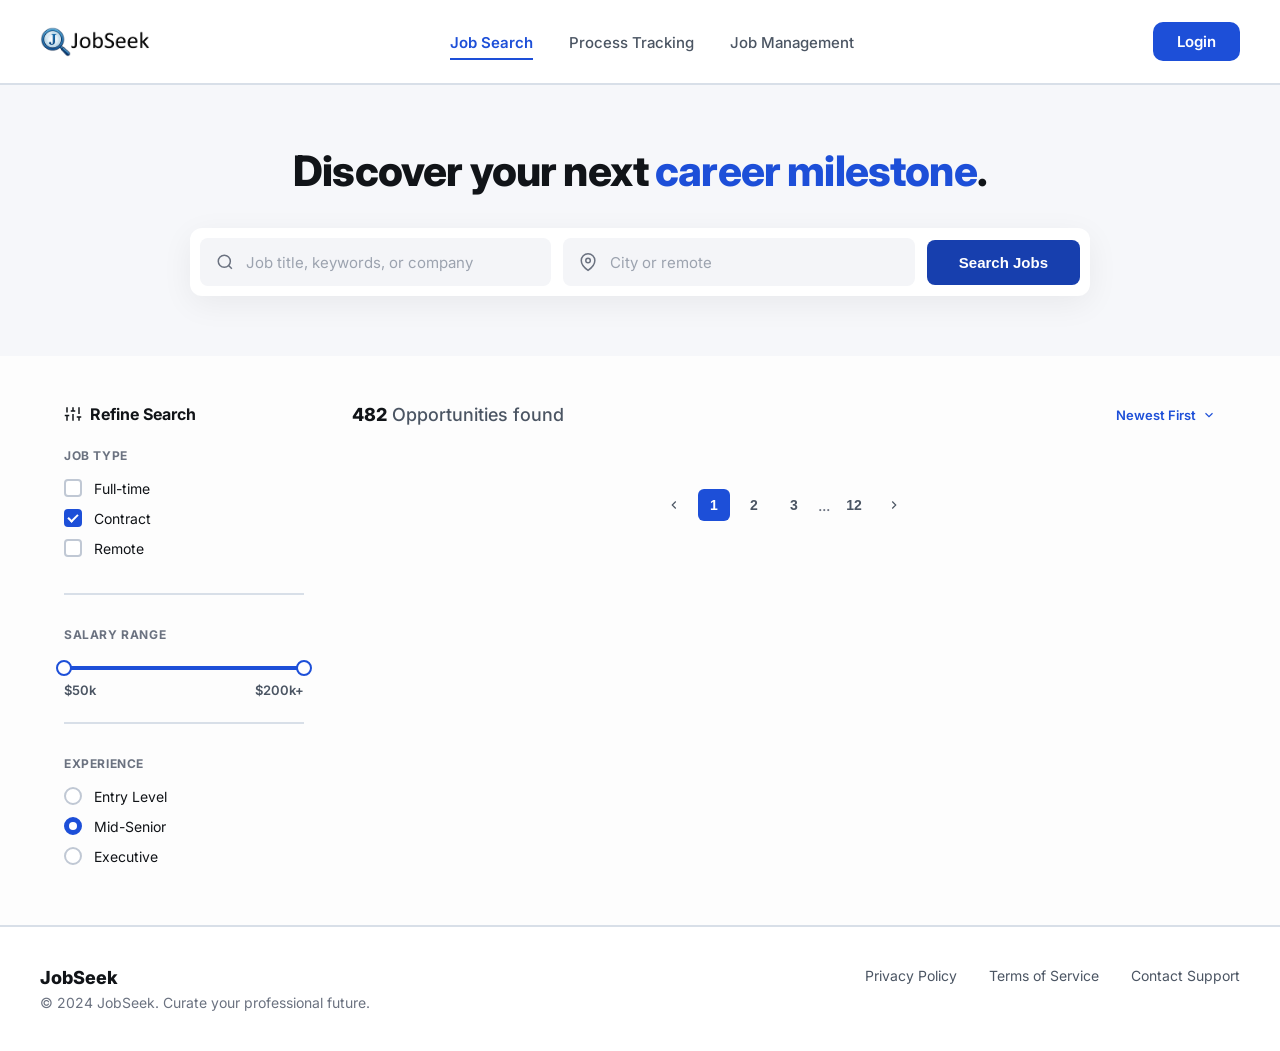
==== commit 1c2314db: "Fix final code review issues" ====
--- a/JobSeek/job-details.html
+++ b/JobSeek/job-details.html
@@ -97,7 +97,7 @@
         <div class="quick-apply-card">
           <h2 class="card-title">Quick Apply</h2>
 
-          <form class="apply-form" onsubmit="return false;">
+          <form class="apply-form">
             <input type="hidden" id="job-id" name="job_id">
             <div class="form-group">
               <label for="fullName" class="form-label">Full Name</label>
@@ -212,7 +212,49 @@
             document.getElementById('jobTitle').textContent = 'Error Loading Job';
           });
       } else {
-        document.getElementById('jobTitle').textContent = 'No Job Selected';
+        window.location.href = 'index.html';
+      }
+
+      const applyForm = document.querySelector('.apply-form');
+      if (applyForm) {
+        applyForm.addEventListener('submit', (e) => {
+          e.preventDefault();
+          
+          const jobIdInput = document.getElementById('job-id');
+          const resumeUpload = document.getElementById('resumeUpload');
+          
+          if (!jobIdInput.value) {
+            alert('Invalid Job ID.');
+            return;
+          }
+          
+          if (!resumeUpload.files || resumeUpload.files.length === 0) {
+            alert('Please upload a resume.');
+            return;
+          }
+
+          const formData = new FormData();
+          formData.append('job_id', jobIdInput.value);
+          formData.append('resume', resumeUpload.files[0]);
+
+          fetch('api/apply_job.php', {
+            method: 'POST',
+            body: formData
+          })
+          .then(res => res.json())
+          .then(data => {
+            if (data.success) {
+              alert(data.message || 'Application submitted successfully.');
+              applyForm.reset();
+            } else {
+              alert(data.message || 'Failed to submit application.');
+            }
+          })
+          .catch(err => {
+            console.error('Error submitting application:', err);
+            alert('An error occurred while submitting your application.');
+          });
+        });
       }
     });
   </script>
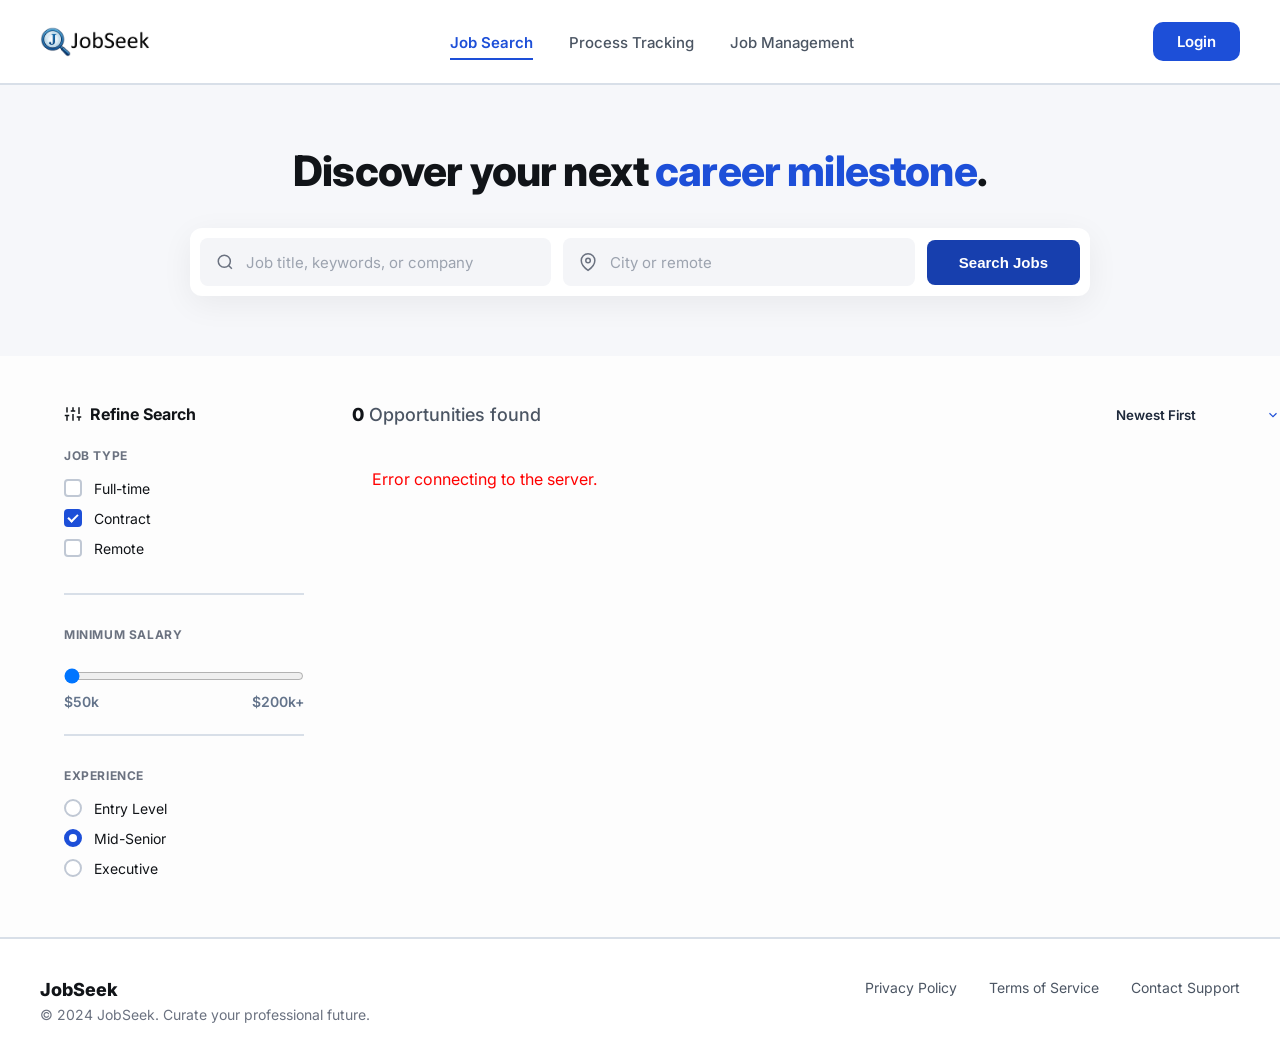
==== commit e05d9376: "Add job sort option and back link Add client and server support for sorting job listings by date. se" ====
--- a/JobSeek/job-details.html
+++ b/JobSeek/job-details.html
@@ -42,6 +42,10 @@
 
       <!-- LEFT COLUMN: Job details -->
       <section class="job-main">
+        <a href="index.html" class="back-link" style="display: inline-flex; align-items: center; gap: 8px; color: #3b82f6; font-weight: 500; text-decoration: none; margin-bottom: 24px; transition: color 0.2s;">
+          <svg viewBox="0 0 24 24" width="20" height="20" fill="none" stroke="currentColor" stroke-width="2"><path d="M19 12H5M12 19l-7-7 7-7"/></svg>
+          Back to Search
+        </a>
 
         <div class="badge-row">
           <span class="badge-new">New Opportunity</span>
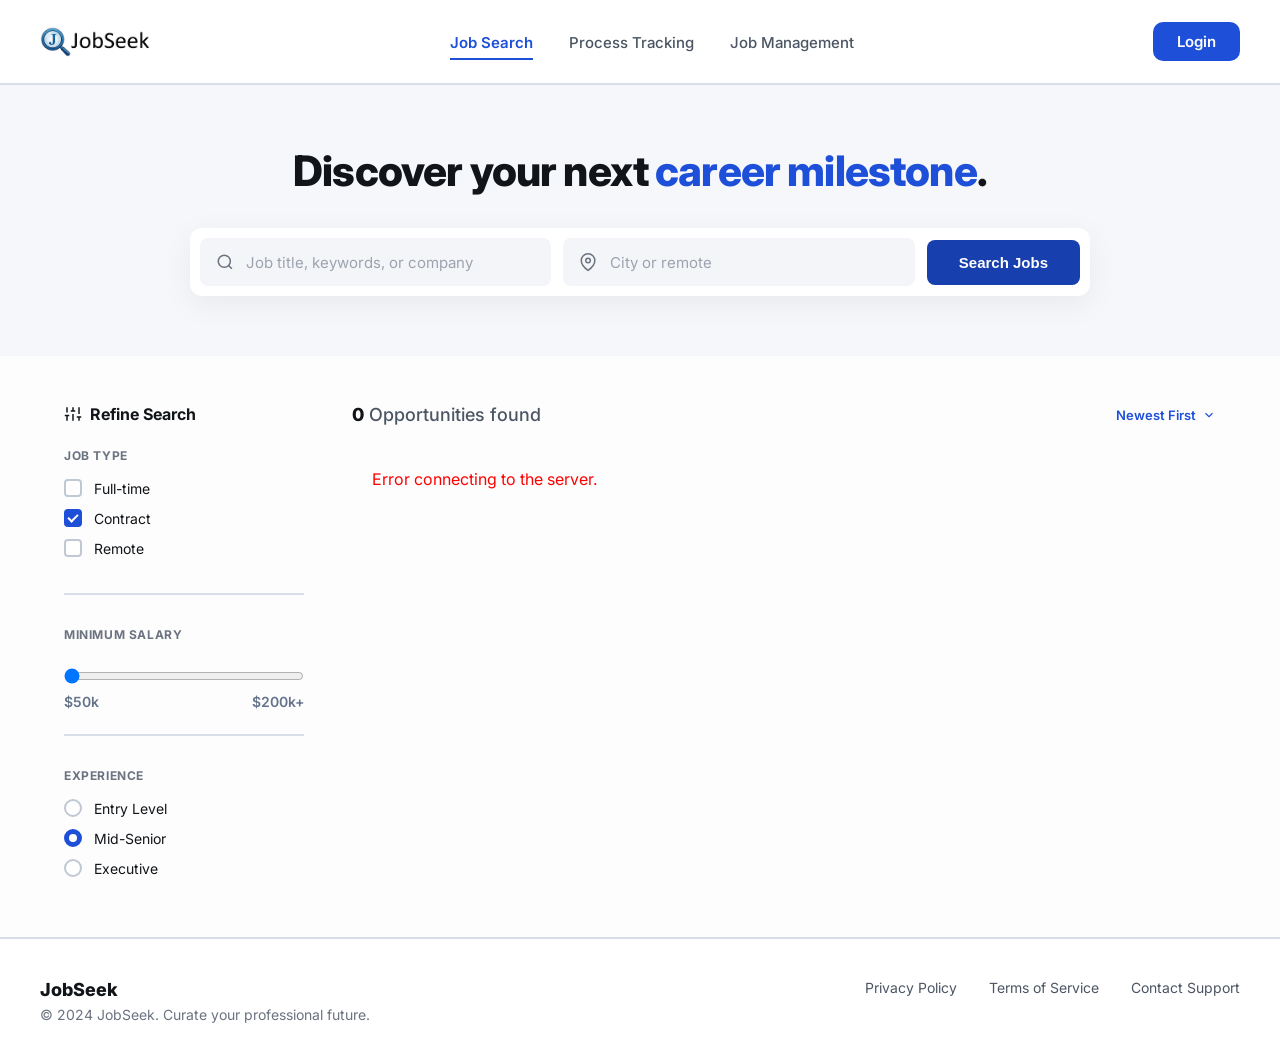
==== commit e71d4fe9: "Revert "Add job sort option and back link" This reverts commit e05d93765fd7dac7a3092bea71e6f9e914a70" ====
--- a/JobSeek/job-details.html
+++ b/JobSeek/job-details.html
@@ -42,10 +42,6 @@
 
       <!-- LEFT COLUMN: Job details -->
       <section class="job-main">
-        <a href="index.html" class="back-link" style="display: inline-flex; align-items: center; gap: 8px; color: #3b82f6; font-weight: 500; text-decoration: none; margin-bottom: 24px; transition: color 0.2s;">
-          <svg viewBox="0 0 24 24" width="20" height="20" fill="none" stroke="currentColor" stroke-width="2"><path d="M19 12H5M12 19l-7-7 7-7"/></svg>
-          Back to Search
-        </a>
 
         <div class="badge-row">
           <span class="badge-new">New Opportunity</span>
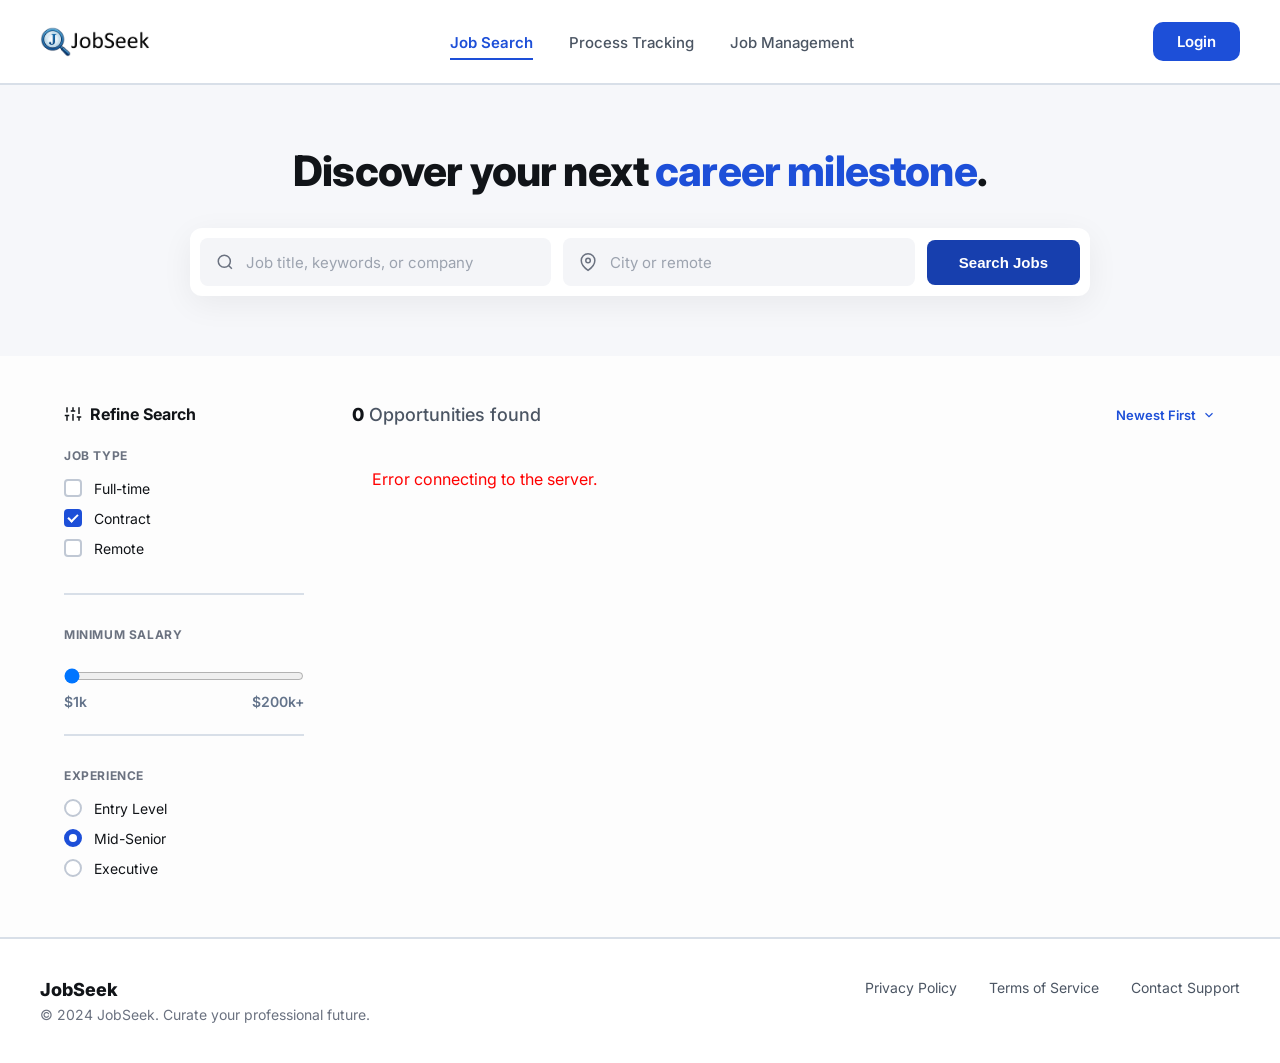
==== commit c0e995f2: "Fix bugs and improve Kanban tracking UI 1. Fix double profile in header. 2. Build new Kanban board i" ====
--- a/JobSeek/job-details.html
+++ b/JobSeek/job-details.html
@@ -36,6 +36,7 @@
     </div>
   </header>
 
+
   <!-- ========== MAIN CONTENT ========== -->
   <main class="page-body">
     <div class="content-grid">
@@ -99,15 +100,7 @@
 
           <form class="apply-form">
             <input type="hidden" id="job-id" name="job_id">
-            <div class="form-group">
-              <label for="fullName" class="form-label">Full Name</label>
-              <input type="text" id="fullName" class="form-input" placeholder="Jane Doe">
-            </div>
-
-            <div class="form-group">
-              <label for="email" class="form-label">Email Address</label>
-              <input type="email" id="email" class="form-input" placeholder="jane@example.com">
-            </div>
+
 
             <div class="form-group">
               <label class="form-label">Resume / CV</label>
@@ -177,6 +170,48 @@
     }
 
     document.addEventListener('DOMContentLoaded', () => {
+      // Dynamic Header Logic
+      fetch('api/check_auth.php').then(r=>r.json()).then(data => {
+          const headerActions = document.querySelector('.header-actions');
+          const mobileNavUl = document.querySelector('#mobileNav ul');
+          if (data.success && headerActions) {
+              const loginBtn = headerActions.querySelector('.btn-login');
+              if (loginBtn) {
+                  // Desktop Profile
+                  const userProfile = document.createElement('div');
+                  userProfile.className = 'desktop-profile';
+                  userProfile.style.display = 'flex';
+                  userProfile.style.alignItems = 'center'; userProfile.style.gap = '15px';
+                  userProfile.innerHTML = `<span style="font-weight: 500; font-size: 14px; color: #0f172a;">Welcome, ${data.data.name}</span><a href="#" class="btn-apply logout-btn" style="padding: 10px 20px;">Logout</a>`;
+                  headerActions.insertBefore(userProfile, loginBtn);
+                  loginBtn.remove();
+                  
+                  // Mobile Profile logic
+                  if (mobileNavUl) {
+                      const mobileLogin = document.querySelector('.mobile-login-link');
+                      if (mobileLogin) mobileLogin.remove();
+
+                      const welcomeLi = document.createElement('li');
+                      welcomeLi.className = 'mobile-profile';
+                      welcomeLi.innerHTML = `<span style="display:block; font-weight:600; color:#0f172a; padding-bottom:16px; margin-bottom:8px; border-bottom:1px solid #e2e8f0;">Welcome, ${data.data.name}</span>`;
+                      mobileNavUl.insertBefore(welcomeLi, mobileNavUl.firstChild);
+
+                      const logoutLi = document.createElement('li');
+                      logoutLi.className = 'mobile-profile';
+                      logoutLi.innerHTML = `<a href="#" class="nav-link logout-btn" style="color:#ef4444; font-weight:600;">Logout</a>`;
+                      mobileNavUl.appendChild(logoutLi);
+                  }
+
+                  // Attach logout event listeners
+                  document.querySelectorAll('.logout-btn').forEach(btn => {
+                      btn.addEventListener('click', async (e) => {
+                          e.preventDefault(); await fetch('api/logout.php'); window.location.reload();
+                      });
+                  });
+              }
+          }
+      });
+
       const urlParams = new URLSearchParams(window.location.search);
       const jobId = urlParams.get('id');
 
@@ -202,6 +237,25 @@
                 document.getElementById('companyDetails').style.display = 'none';
                 document.getElementById('companyDetails').previousElementSibling.style.display = 'none';
               }
+
+              // Check if job is closed or closing_date has passed
+              let isClosed = job.status === 'Closed';
+              if (!isClosed && job.closing_date) {
+                  const closingDate = new Date(job.closing_date);
+                  const today = new Date();
+                  today.setHours(0,0,0,0);
+                  if (closingDate < today) {
+                      isClosed = true;
+                  }
+              }
+
+              if (isClosed) {
+                  const applyForm = document.querySelector('.apply-form');
+                  if (applyForm) {
+                      applyForm.innerHTML = '<div style="padding: 20px; background: #fee2e2; color: #991b1b; border-radius: 8px; text-align: center; font-weight: 600;">This job is no longer accepting applications.</div>';
+                  }
+              }
+
             } else {
               document.getElementById('jobTitle').textContent = 'Job Not Found';
               document.getElementById('jobDescription').textContent = data.message || 'The requested job does not exist.';
@@ -215,13 +269,54 @@
         window.location.href = 'index.html';
       }
 
+      // Resume Upload Box Logic
+      const resumeUpload = document.getElementById('resumeUpload');
+      const uploadBox = document.querySelector('.upload-box');
+      const uploadIcon = document.querySelector('.upload-icon');
+      const uploadText = document.querySelector('.upload-text');
+      const uploadHint = document.querySelector('.upload-hint');
+
+      if (resumeUpload && uploadBox) {
+        resumeUpload.addEventListener('change', (e) => {
+          if (e.target.files && e.target.files.length > 0) {
+            const file = e.target.files[0];
+            const fileName = file.name;
+            const ext = fileName.split('.').pop().toLowerCase();
+            
+            uploadText.textContent = fileName;
+            uploadHint.textContent = (file.size / (1024 * 1024)).toFixed(2) + ' MB';
+            
+            if (ext === 'pdf') {
+              uploadBox.style.backgroundColor = '#fee2e2'; // light red
+              uploadBox.style.borderColor = '#f87171';
+              uploadText.style.color = '#991b1b';
+              uploadIcon.style.color = '#dc2626';
+              uploadIcon.innerHTML = `<svg viewBox="0 0 24 24" fill="none" xmlns="http://www.w3.org/2000/svg">
+                <path d="M14 2H6a2 2 0 0 0-2 2v16a2 2 0 0 0 2 2h12a2 2 0 0 0 2-2V8z" stroke="currentColor" stroke-width="1.8" stroke-linejoin="round"/>
+                <path d="M14 2v6h6" stroke="currentColor" stroke-width="1.8" stroke-linejoin="round"/>
+                <text x="7" y="17" font-size="6" font-family="sans-serif" font-weight="bold" fill="currentColor" stroke="none">PDF</text>
+              </svg>`;
+            } else if (ext === 'doc' || ext === 'docx') {
+              uploadBox.style.backgroundColor = '#e0f2fe'; // light blue
+              uploadBox.style.borderColor = '#38bdf8';
+              uploadText.style.color = '#075985';
+              uploadIcon.style.color = '#0284c7';
+              uploadIcon.innerHTML = `<svg viewBox="0 0 24 24" fill="none" xmlns="http://www.w3.org/2000/svg">
+                <path d="M14 2H6a2 2 0 0 0-2 2v16a2 2 0 0 0 2 2h12a2 2 0 0 0 2-2V8z" stroke="currentColor" stroke-width="1.8" stroke-linejoin="round"/>
+                <path d="M14 2v6h6" stroke="currentColor" stroke-width="1.8" stroke-linejoin="round"/>
+                <text x="6" y="17" font-size="5" font-family="sans-serif" font-weight="bold" fill="currentColor" stroke="none">DOCX</text>
+              </svg>`;
+            }
+          }
+        });
+      }
+
       const applyForm = document.querySelector('.apply-form');
       if (applyForm) {
         applyForm.addEventListener('submit', (e) => {
           e.preventDefault();
           
           const jobIdInput = document.getElementById('job-id');
-          const resumeUpload = document.getElementById('resumeUpload');
           
           if (!jobIdInput.value) {
             alert('Invalid Job ID.');
@@ -246,6 +341,18 @@
             if (data.success) {
               alert(data.message || 'Application submitted successfully.');
               applyForm.reset();
+              // Reset upload UI
+              uploadBox.style.backgroundColor = '';
+              uploadBox.style.borderColor = '';
+              uploadText.style.color = '';
+              uploadIcon.style.color = '';
+              uploadText.textContent = 'Drag and drop your resume here';
+              uploadHint.textContent = 'PDF, DOCX (Max 10MB)';
+              uploadIcon.innerHTML = `<svg viewBox="0 0 24 24" fill="none" xmlns="http://www.w3.org/2000/svg">
+                  <path d="M14 2H6a2 2 0 0 0-2 2v16a2 2 0 0 0 2 2h12a2 2 0 0 0 2-2V8z" stroke="currentColor" stroke-width="1.8" stroke-linejoin="round"/>
+                  <path d="M14 2v6h6" stroke="currentColor" stroke-width="1.8" stroke-linejoin="round"/>
+                  <path d="M12 18v-6m0 0l-2.3 2.3M12 12l2.3 2.3" stroke="currentColor" stroke-width="1.8" stroke-linecap="round" stroke-linejoin="round"/>
+                </svg>`;
             } else {
               alert(data.message || 'Failed to submit application.');
             }
--- a/JobSeek/styles.css
+++ b/JobSeek/styles.css
@@ -799,6 +799,14 @@
   background: var(--blue);
 }
 
+.stepper--red .stepper-labels .current {
+  color: #ef4444;
+}
+
+.stepper--red .stepper-fill {
+  background: #ef4444;
+}
+
 .btn-outline {
   width: 100%;
   margin-top: 16px;
@@ -842,7 +850,7 @@
 }
 
 .management-inner {
-  max-width: 980px;
+  max-width: 80%;
   margin: 0 auto;
   padding: 36px 24px 60px;
 }
@@ -889,84 +897,6 @@
   background: var(--blue-dark);
 }
 
-/* -- Stat Grid (management page) -- */
-
-.stat-grid {
-  display: grid;
-  grid-template-columns: repeat(3, 1fr);
-  gap: 16px;
-  margin-bottom: 32px;
-}
-
-.stat-grid .stat-card {
-  background: var(--white);
-  border-radius: 12px;
-  padding: 24px 28px 20px;
-  border: 2px solid #d1d5db;
-}
-
-.stat-grid .stat-label {
-  font-size: 11px;
-  font-weight: 700;
-  letter-spacing: 0.08em;
-  color: #888;
-  text-transform: uppercase;
-  margin-bottom: 10px;
-}
-
-.stat-grid .stat-value {
-  font-size: 36px;
-  font-weight: 700;
-  color: #111;
-  display: flex;
-  align-items: baseline;
-  gap: 10px;
-  margin-bottom: 14px;
-}
-
-.stat-badge {
-  font-size: 13px;
-  font-weight: 600;
-}
-
-.badge-green {
-  color: #16a34a;
-}
-
-.badge-teal {
-  color: #0d9488;
-}
-
-.badge-orange {
-  color: #d97706;
-}
-
-.stat-bar-bg {
-  height: 4px;
-  border-radius: 2px;
-  background: #d1d5db;
-  overflow: hidden;
-}
-
-.stat-bar-fill {
-  height: 100%;
-  border-radius: 2px;
-}
-
-.fill-blue {
-  background: var(--blue);
-  width: 58%;
-}
-
-.fill-teal {
-  background: #14b8a6;
-  width: 72%;
-}
-
-.fill-red {
-  background: #ef4444;
-  width: 45%;
-}
 
 /* -- Section Card / Active Postings -- */
 
@@ -1017,7 +947,8 @@
 
 .table-head {
   display: grid;
-  grid-template-columns: 2.4fr 1.2fr 1.1fr 1fr 0.7fr;
+  grid-template-columns: 4fr 1.5fr 1fr;
+  gap: 24px;
   min-width: 800px;
   padding: 0 0 8px;
   border-bottom: 2px solid #d1d5db;
@@ -1038,7 +969,8 @@
 
 .job-row {
   display: grid;
-  grid-template-columns: 2.4fr 1.2fr 1.1fr 1fr 0.7fr;
+  grid-template-columns: 4fr 1.5fr 1fr;
+  gap: 24px;
   min-width: 800px;
   align-items: center;
   padding: 18px 0;
@@ -1066,71 +998,6 @@
   color: #aaa;
 }
 
-/* -- Metrics -- */
-
-.metrics-cell {
-  display: flex;
-  flex-direction: column;
-  gap: 2px;
-}
-
-.metric-num {
-  font-size: 14px;
-  font-weight: 600;
-  color: #111;
-}
-
-.metric-lbl {
-  font-size: 10px;
-  font-weight: 600;
-  letter-spacing: 0.06em;
-  text-transform: uppercase;
-  color: #aaa;
-}
-
-.metric-pair {
-  display: flex;
-  gap: 22px;
-}
-
-/* -- Avatar Stack -- */
-
-.avatar-stack {
-  display: flex;
-  align-items: center;
-}
-
-.avatar-stack .avatar {
-  width: 28px;
-  height: 28px;
-  border-radius: 50%;
-  border: 2px solid var(--white);
-  margin-left: -6px;
-  display: flex;
-  align-items: center;
-  justify-content: center;
-  font-size: 11px;
-  font-weight: 700;
-  color: var(--white);
-  background: #9ca3af;
-}
-
-.avatar-stack .avatar:first-child {
-  margin-left: 0;
-}
-
-.avatar-more {
-  background: #d1d5db !important;
-  color: #555 !important;
-  font-size: 10px;
-  font-weight: 700;
-}
-
-.av1 { background: #f97316; }
-.av2 { background: #8b5cf6; }
-.av3 { background: #06b6d4; }
-.av4 { background: #ec4899; }
-.av5 { background: #14b8a6; }
 
 /* -- Status Badges -- */
 
@@ -1243,9 +1110,6 @@
   }
 
   /* -- Management Page -- */
-  .stat-grid {
-    grid-template-columns: 1fr;
-  }
 
 /* -- Footer -- */
   .footer-inner {
@@ -2152,6 +2016,200 @@
   margin-bottom: 0;
   flex-shrink: 0;
 }
+  box-shadow: 0 20px 40px rgba(0,0,0,0.04);
+  margin-bottom: 24px;
+}
+
+.login-card h2 {
+  font-size: 28px;
+  font-weight: 800;
+  color: var(--black);
+  margin-bottom: 12px;
+  letter-spacing: -0.01em;
+}
+
+.login-subtitle {
+  font-size: 15px;
+  color: var(--gray-dark);
+  margin-bottom: 32px;
+  line-height: 1.5;
+}
+
+.login-form .form-group {
+  margin-bottom: 20px;
+}
+
+.login-form .form-label {
+  font-size: 13px;
+  margin-bottom: 8px;
+  color: var(--gray-dark);
+}
+
+.label-row {
+  display: flex;
+  justify-content: space-between;
+  align-items: center;
+  margin-bottom: 8px;
+}
+
+.label-row .form-label {
+  margin-bottom: 0;
+}
+
+.forgot-link {
+  font-size: 13px;
+  color: var(--blue);
+  font-weight: 600;
+}
+
+.forgot-link:hover {
+  text-decoration: underline;
+}
+
+.input-with-icon {
+  position: relative;
+  display: flex;
+  align-items: center;
+}
+
+.input-with-icon svg {
+  position: absolute;
+  left: 16px;
+  color: #9ca3af;
+}
+
+.input-with-icon .form-input {
+  padding-left: 44px;
+  background: #f4f5f8;
+  border: none;
+  border-radius: var(--radius-small);
+  padding-top: 14px;
+  padding-bottom: 14px;
+  width: 100%;
+  font-size: 15px;
+  font-family: inherit;
+  color: var(--black);
+}
+
+.input-with-icon .form-input:focus {
+  background: var(--white);
+  border: 2px solid var(--blue);
+  padding-left: 42px;
+  padding-top: 12px;
+  padding-bottom: 12px;
+  outline: none;
+}
+
+.login-form .submit-btn {
+  width: 100%;
+  background: var(--blue);
+  color: var(--white);
+  border: none;
+  border-radius: var(--radius-small);
+  padding: 16px;
+  font-size: 15px;
+  font-weight: 700;
+  cursor: pointer;
+  margin-top: 12px;
+  transition: background 0.2s;
+}
+
+.login-form .submit-btn:hover {
+  background: var(--blue-dark);
+}
+
+.divider {
+  display: flex;
+  align-items: center;
+  text-align: center;
+  margin: 32px 0;
+}
+
+.divider::before, .divider::after {
+  content: '';
+  flex: 1;
+  border-bottom: 2px solid #cbd1d9;
+}
+
+.divider span {
+  padding: 0 16px;
+  font-size: 11px;
+  font-weight: 700;
+  color: var(--gray);
+  letter-spacing: 0.05em;
+}
+
+.social-login {
+  display: flex;
+  gap: 16px;
+}
+
+.btn-social {
+  flex: 1;
+  display: flex;
+  align-items: center;
+  justify-content: center;
+  gap: 10px;
+  padding: 14px;
+  background: var(--white);
+  border: 2px solid #cbd1d9;
+  border-radius: var(--radius-small);
+  font-size: 14px;
+  font-weight: 600;
+  color: var(--black);
+  cursor: pointer;
+  transition: background 0.2s;
+}
+
+.btn-social:hover {
+  background: #f9fafb;
+}
+
+.login-terms {
+  text-align: center;
+  font-size: 12px;
+  color: var(--gray);
+  line-height: 1.6;
+}
+
+.login-terms a {
+  color: var(--blue);
+  font-weight: 500;
+}
+
+.login-terms a:hover {
+  text-decoration: underline;
+}
+
+.login-footer-inner {
+  border-top: none;
+}
+
+@media (max-width: 1040px) {
+  .login-inner {
+    grid-template-columns: 1fr;
+    gap: 48px;
+    text-align: center;
+  }
+  .login-text-content {
+    max-width: 600px;
+    margin: 0 auto;
+  }
+}
+
+.form-options {
+  display: flex;
+  flex-direction: row;
+  justify-content: space-between;
+  align-items: center;
+  margin-bottom: 20px;
+  gap: 12px;
+}
+
+.form-options .checkbox-label {
+  margin-bottom: 0;
+  flex-shrink: 0;
+}
 
 .form-options .forgot-link {
   margin-left: auto;
@@ -2174,6 +2232,12 @@
 }
 
 /* Dynamic Content Styles */
+.mobile-profile { display: none; }
+@media (max-width: 740px) {
+  .desktop-profile { display: none !important; }
+  .mobile-profile { display: block; }
+}
+
 .job-company-details {
   font-size: 1.1rem;
   color: var(--text-secondary);
@@ -2183,3 +2247,32 @@
 .section-text {
   white-space: pre-wrap;
 }
+
+/* -- Pagination -- */
+.page-btn {
+  background: transparent;
+  border: none;
+  color: #64748b;
+  width: 36px;
+  height: 36px;
+  border-radius: 8px;
+  display: flex;
+  align-items: center;
+  justify-content: center;
+  font-weight: 600;
+  font-size: 14px;
+  cursor: pointer;
+  transition: all 0.2s;
+}
+.page-btn:hover:not(.disabled) {
+  background: #f1f5f9;
+  color: #0f172a;
+}
+.page-btn.active {
+  background: var(--blue);
+  color: #fff;
+}
+.page-btn.disabled {
+  opacity: 0.4;
+  cursor: not-allowed;
+}
